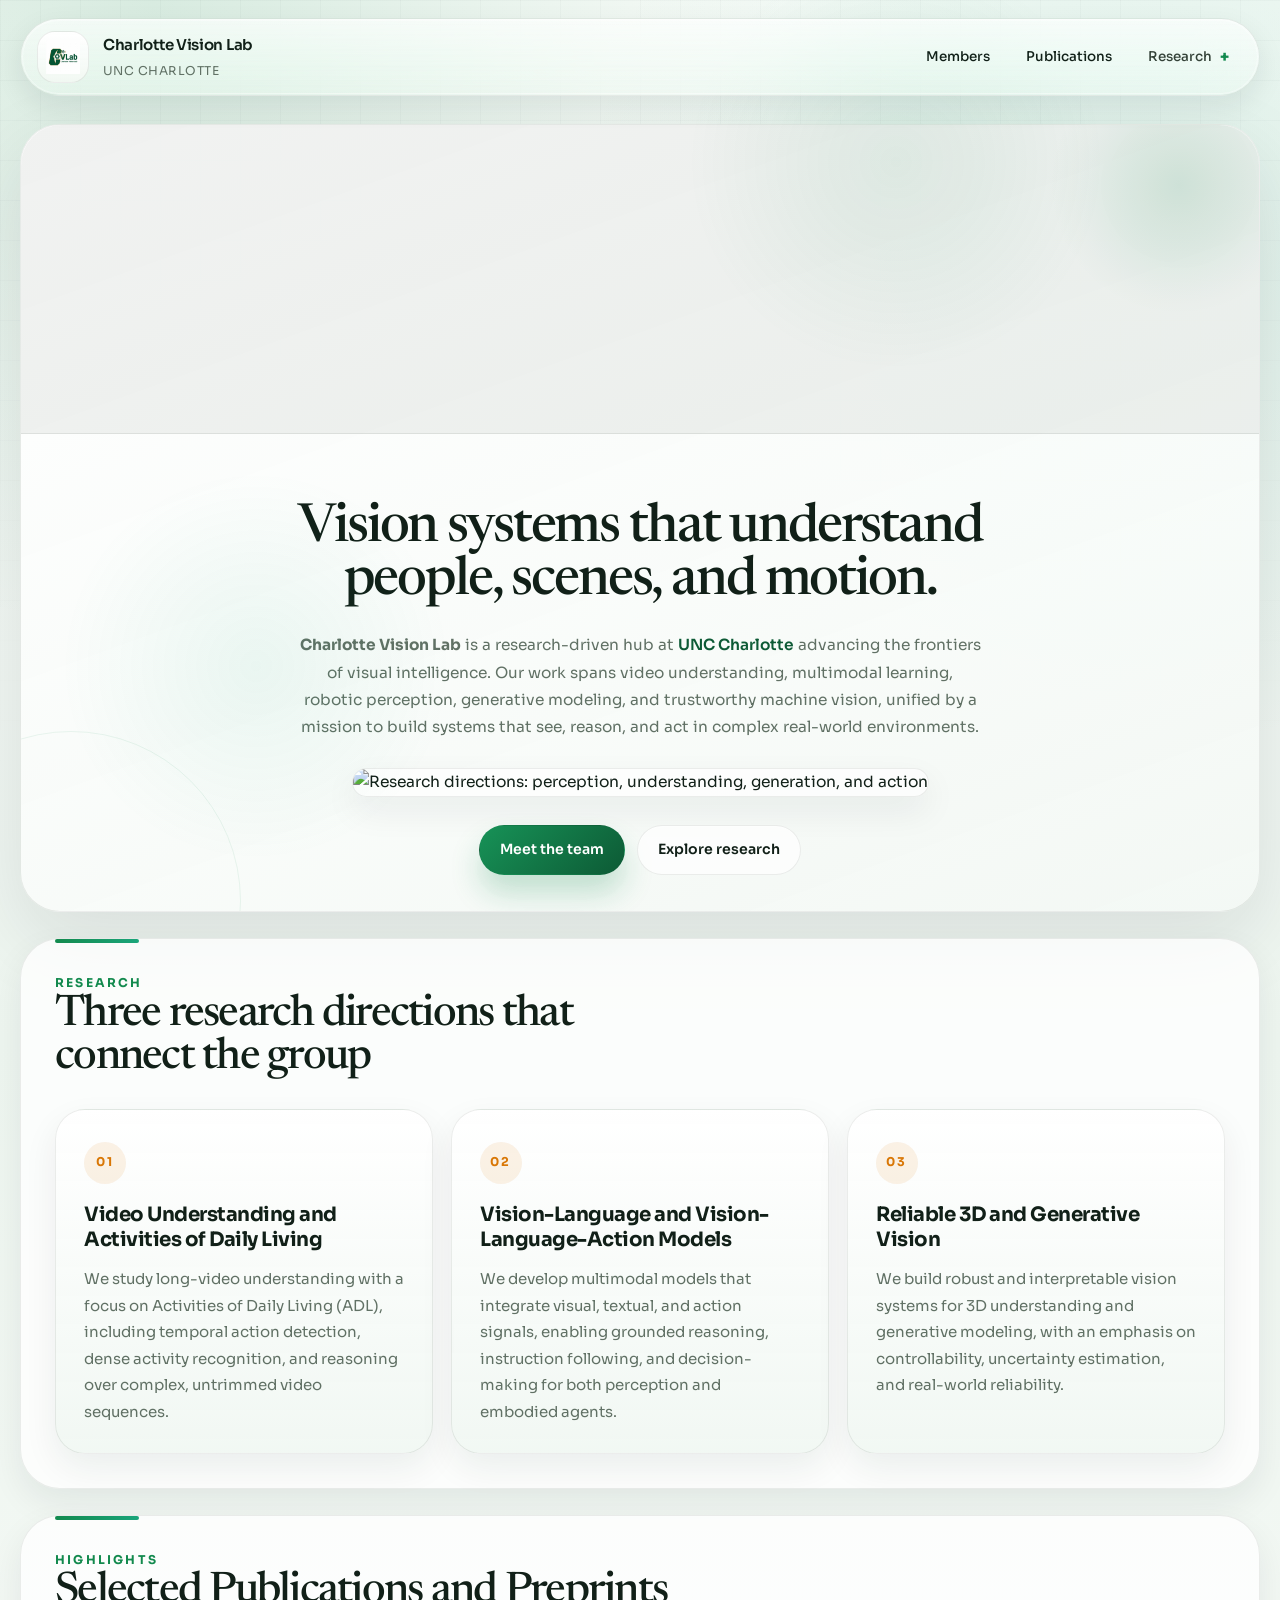
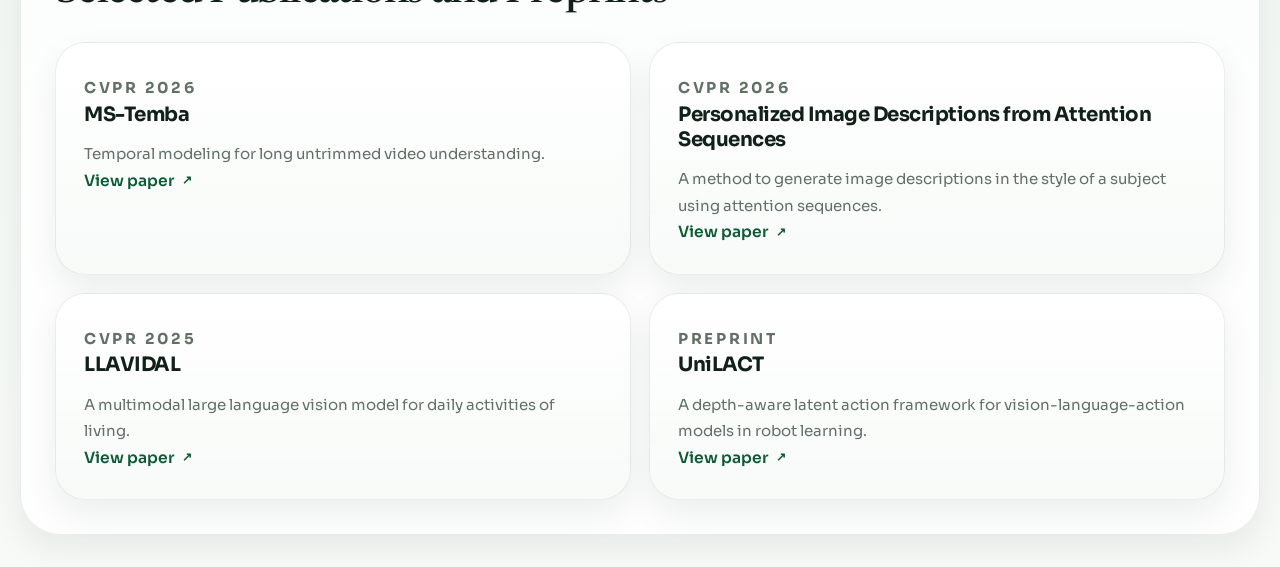
==== index.html @ a4bc5415 "update" ====
<!DOCTYPE html>
<html lang="en">

<head>
  <meta charset="UTF-8" />
  <meta name="viewport" content="width=device-width, initial-scale=1.0" />
  <title>Charlotte Vision Lab | UNC Charlotte</title>
  <meta name="description"
    content="Charlotte Vision Lab is a UNC Charlotte computer vision research group spanning video understanding, vision-language models, robotics, generative modeling, and reliable machine perception." />
  <link rel="preconnect" href="https://fonts.googleapis.com" />
  <link rel="preconnect" href="https://fonts.gstatic.com" crossorigin />
  <link
    href="https://fonts.googleapis.com/css2?family=Newsreader:opsz,wght@6..72,400;6..72,500&family=Sora:wght@400;500;600;700;800&display=swap"
    rel="stylesheet" />
  <link rel="stylesheet" href="./styles.css" />
</head>

<body>
  <div class="page-shell">
    <header class="site-header">
      <a class="brand" href="#top" aria-label="Charlotte Vision Lab home">
        <span class="brand-mark">
          <img src="./images/logo.png" alt="Charlotte Vision Lab logo" />
        </span>
        <span class="brand-copy">
          <strong>Charlotte Vision Lab</strong>
          <span>UNC Charlotte</span>
        </span>
      </a>
      <nav class="site-nav" aria-label="Primary">
        <!-- <a href="#news">News</a> -->
        <a href="./members.html">Members</a>
        <a href="./papers.html">Publications</a>
        <details class="nav-dropdown">
          <summary>Research</summary>
          <div class="nav-dropdown-menu" role="menu" aria-label="Research links">
            <a href="#research">Directions</a>
            <a href="#highlights">Highlights</a>
          </div>
        </details>
      </nav>
    </header>

    <main id="top">
      <section class="hero">
        <div class="hero-video" aria-label="Lab research highlight video">
          <video class="hero-video-media" src="./videos/viscop.mp4" autoplay muted loop playsinline></video>
        </div>
        <div class="hero-copy">
          <div class="hero-head">
            <!-- <p class="eyebrow">Computer Vision at UNC Charlotte</p> -->
            <!-- <div class="hero-badges" aria-label="Research focus areas">
              <span class="data-pill">Reliable Perception</span>
              <span class="data-pill">Vision-Language Systems</span>
              <span class="data-pill">Embodied AI</span>
            </div> -->
          </div>
          <h1>Vision systems that understand people, scenes, and motion.</h1>
          <p class="lead">
            <b>Charlotte Vision Lab</b> is a research-driven hub at
            <a href="https://www.charlotte.edu">UNC Charlotte</a>
            advancing the frontiers of visual intelligence. Our work spans
            video understanding, multimodal learning, robotic perception,
            generative modeling, and trustworthy machine vision, unified by a
            mission to build systems that see, reason, and act in complex
            real-world environments.
          </p>
          <figure class="hero-research-figure">
            <img src="./images/research_dir.png"
              alt="Research directions: perception, understanding, generation, and action" loading="lazy"
              decoding="async" />
          </figure>
          <div class="hero-actions">
            <a class="button button-primary" href="./members.html">Meet the team</a>
            <a class="button button-secondary" href="#research">Explore research</a>
          </div>
          <!-- <div class="hero-metrics" aria-label="Lab snapshot metrics">
            <article class="metric-card">
              <span class="metric-value">2</span>
              <span class="metric-label">Faculty Leads</span>
            </article>
            <article class="metric-card">
              <span class="metric-value">6</span>
              <span class="metric-label">Current Students</span>
            </article>
            <article class="metric-card">
              <span class="metric-value">3</span>
              <span class="metric-label">Core Research Tracks</span>
            </article>
          </div> -->
        </div>
      </section>

      <section class="section" id="research">
        <div class="section-heading">
          <div>
            <p class="eyebrow">Research</p>
            <h2>Three research directions that connect the group</h2>
          </div>
        </div>
        <div class="research-grid">

          <article class="research-card">
            <span class="research-index">01</span>
            <h3>Video Understanding and Activities of Daily Living</h3>
            <p>
              We study long-video understanding with a focus on Activities of Daily Living (ADL),
              including temporal action detection, dense activity recognition, and reasoning over
              complex, untrimmed video sequences.
            </p>
          </article>

          <article class="research-card">
            <span class="research-index">02</span>
            <h3>Vision-Language and Vision-Language-Action Models</h3>
            <p>
              We develop multimodal models that integrate visual, textual, and action signals,
              enabling grounded reasoning, instruction following, and decision-making for both
              perception and embodied agents.
            </p>
          </article>

          <article class="research-card">
            <span class="research-index">03</span>
            <h3>Reliable 3D and Generative Vision</h3>
            <p>
              We build robust and interpretable vision systems for 3D understanding and generative modeling,
              with an emphasis on controllability, uncertainty estimation, and real-world reliability.
            </p>
          </article>

        </div>
      </section>

      <section class="section" id="highlights">
        <div class="section-heading">
          <div>
            <p class="eyebrow">Highlights</p>
            <h2>Selected Publications and Preprints</h2>
          </div>
        </div>
        <div class="work-grid">
          <article class="work-card">
            <p class="feature-kicker">CVPR 2026</p>
            <h3>MS-Temba</h3>
            <p>
              Temporal modeling for long untrimmed video understanding.
            </p>
            <a class="text-link" href="https://arxiv.org/abs/2501.06138">
              View paper
            </a>
          </article>

          <article class="work-card">
            <p class="feature-kicker">CVPR 2026</p>
            <h3>Personalized Image Descriptions from Attention Sequences</h3>
            <p>
              A method to generate image descriptions in the style of a
              subject using attention sequences.
            </p>
            <a class="text-link" href="https://arxiv.org/pdf/2512.06662">
              View paper
            </a>
          </article>

          <article class="work-card">
            <p class="feature-kicker">CVPR 2025</p>
            <h3>LLAVIDAL</h3>
            <p>
              A multimodal large language vision model for daily activities of
              living.
            </p>
            <a class="text-link"
              href="https://openaccess.thecvf.com/content/CVPR2025/html/Reilly_LLAVIDAL_A_Large_LAnguage_VIsion_Model_for_Daily_Activities_of_CVPR_2025_paper.html">
              View paper
            </a>
          </article>

          <article class="work-card">
            <p class="feature-kicker">Preprint</p>
            <h3>UniLACT</h3>
            <p>
              A depth-aware latent action framework for vision-language-action
              models in robot learning.
            </p>
            <a class="text-link" href="https://huggingface.co/papers/2602.20231">
              View paper
            </a>
          </article>
        </div>
      </section>
    </main>
  </div>

  <script src="./script.js"></script>
</body>

</html>
---- styles.css ----
:root {
  --bg: #f3f8f4;
  --bg-soft: #eaf2ec;
  --surface: rgba(255, 255, 255, 0.84);
  --surface-strong: #ffffff;
  --surface-alt: #f7fcf8;
  --ink: #112018;
  --muted: #617165;
  --muted-strong: #344238;
  --line: rgba(17, 32, 24, 0.08);
  --line-strong: rgba(17, 32, 24, 0.15);
  --accent: #138a4e;
  --accent-rgb: 19, 138, 78;
  --accent-deep: #0d5a35;
  --accent-deep-rgb: 13, 90, 53;
  --accent-soft: #e3f4e9;
  --signal: #1aa57a;
  --signal-rgb: 26, 165, 122;
  --signal-soft: rgba(26, 165, 122, 0.12);
  --warm: #d97706;
  --shadow-sm: 0 14px 34px rgba(15, 23, 42, 0.07);
  --shadow-lg: 0 28px 80px rgba(15, 23, 42, 0.1);
  --ease-standard: cubic-bezier(0.22, 1, 0.36, 1);
  --ease-gentle: cubic-bezier(0.2, 0.8, 0.2, 1);
  --duration-fast: 220ms;
  --duration-medium: 380ms;
  --duration-slow: 780ms;
  --radius-xxl: 40px;
  --radius-xl: 32px;
  --radius-lg: 26px;
  --radius-md: 20px;
  --radius-sm: 14px;
  --max-width: 1240px;
}

*,
*::before,
*::after {
  box-sizing: border-box;
}

html {
  scroll-behavior: smooth;
  scroll-padding-top: 120px;
}

body {
  margin: 0;
  min-width: 320px;
  overflow-x: hidden;
  font-family: "Sora", sans-serif;
  font-size: 15.5px;
  line-height: 1.7;
  font-weight: 400;
  color: var(--ink);
  -webkit-font-smoothing: antialiased;
  text-rendering: optimizeLegibility;
  background:
    radial-gradient(circle at 12% 0%, rgba(var(--accent-rgb), 0.14), transparent 26%),
    radial-gradient(circle at 88% 10%, rgba(var(--signal-rgb), 0.12), transparent 24%),
    linear-gradient(180deg, #f8fbf8 0%, #edf5ef 48%, #f7faf7 100%);
}

body::before,
body::after {
  content: "";
  position: fixed;
  inset: 0;
  pointer-events: none;
}

body::before {
  background-image:
    linear-gradient(rgba(15, 23, 42, 0.045) 1px, transparent 1px),
    linear-gradient(90deg, rgba(15, 23, 42, 0.045) 1px, transparent 1px);
  background-size: 40px 40px;
  -webkit-mask-image: linear-gradient(180deg, rgba(0, 0, 0, 0.58), transparent 88%);
  mask-image: linear-gradient(180deg, rgba(0, 0, 0, 0.58), transparent 88%);
}

body::after {
  background:
    radial-gradient(circle at 70% 18%, rgba(var(--accent-rgb), 0.08), transparent 18%),
    radial-gradient(circle at 20% 74%, rgba(var(--signal-rgb), 0.07), transparent 16%);
}

::selection {
  background: rgba(var(--accent-rgb), 0.16);
  color: var(--ink);
}

a,
button,
input,
select {
  transition:
    color var(--duration-medium) var(--ease-standard),
    background-color var(--duration-medium) var(--ease-standard),
    border-color var(--duration-medium) var(--ease-standard),
    box-shadow var(--duration-medium) var(--ease-standard),
    transform var(--duration-medium) var(--ease-standard),
    opacity var(--duration-medium) var(--ease-standard);
}

button,
input,
select {
  font: inherit;
}

.page-shell {
  width: min(calc(100% - 40px), var(--max-width));
  margin: 18px auto 32px;
}

.site-header {
  position: sticky;
  top: 18px;
  z-index: 30;
  display: flex;
  align-items: center;
  justify-content: space-between;
  gap: 18px;
  padding: 12px 16px;
  border: 1px solid var(--line);
  border-radius: 999px;
  background:
    linear-gradient(180deg, rgba(255, 255, 255, 0.66), rgba(245, 250, 246, 0.42));
  box-shadow:
    0 10px 28px rgba(15, 23, 42, 0.08),
    inset 0 1px 0 rgba(255, 255, 255, 0.46);
  -webkit-backdrop-filter: blur(26px) saturate(180%);
  backdrop-filter: blur(26px) saturate(180%);
}

.site-header::before {
  content: "";
  position: absolute;
  inset: 1px;
  border: 1px solid rgba(255, 255, 255, 0.38);
  border-radius: inherit;
  pointer-events: none;
}

.site-header::after {
  content: "";
  position: absolute;
  inset: 0;
  border-radius: inherit;
  background: linear-gradient(180deg, rgba(255, 255, 255, 0.16), rgba(255, 255, 255, 0));
  pointer-events: none;
}

.site-header.has-scrolled {
  background:
    linear-gradient(180deg, rgba(255, 255, 255, 0.8), rgba(242, 248, 243, 0.58));
  border-color: rgba(15, 23, 42, 0.1);
  box-shadow:
    0 16px 36px rgba(15, 23, 42, 0.1),
    inset 0 1px 0 rgba(255, 255, 255, 0.58);
}

.brand {
  position: relative;
  z-index: 1;
  display: inline-flex;
  align-items: center;
  gap: 14px;
  text-decoration: none;
  color: inherit;
}

.brand-mark {
  display: grid;
  place-items: center;
  width: 52px;
  height: 52px;
  padding: 8px;
  border-radius: 18px;
  overflow: hidden;
  border: 1px solid var(--line);
  background:
    linear-gradient(180deg, rgba(255, 255, 255, 0.96), rgba(242, 248, 243, 0.92));
  box-shadow: inset 0 1px 0 rgba(255, 255, 255, 0.7);
}

.brand-mark img,
.avatar-circle img {
  width: 100%;
  height: 100%;
  display: block;
}

.brand-mark img {
  object-fit: contain;
}

.avatar-circle img {
  object-fit: cover;
}

.brand-copy {
  display: grid;
  gap: 4px;
}

.brand-copy strong {
  font-size: 0.94rem;
  font-weight: 600;
  letter-spacing: -0.02em;
}

.brand-copy span {
  color: var(--muted);
  font-size: 0.76rem;
  letter-spacing: 0.04em;
  text-transform: uppercase;
}

.site-nav {
  position: relative;
  z-index: 1;
  display: flex;
  flex-wrap: wrap;
  align-items: center;
  gap: 8px;
}

.site-nav a,
.nav-dropdown summary {
  display: inline-flex;
  align-items: center;
  min-height: 40px;
  padding: 0 14px;
  border-radius: 999px;
  color: var(--muted-strong);
  text-decoration: none;
  font-size: 0.84rem;
  font-weight: 500;
  cursor: pointer;
  list-style: none;
}

.site-nav a:hover,
.nav-dropdown:hover summary,
.nav-dropdown[open] summary {
  color: var(--accent-deep);
  background: rgba(255, 255, 255, 0.48);
  box-shadow:
    0 8px 18px rgba(15, 23, 42, 0.08),
    inset 0 0 0 1px rgba(255, 255, 255, 0.28);
}

.nav-dropdown {
  position: relative;
}

.nav-dropdown summary::-webkit-details-marker {
  display: none;
}

.nav-dropdown summary::after {
  content: "+";
  margin-left: 8px;
  color: var(--accent);
  font-size: 0.96rem;
  font-weight: 800;
}

.nav-dropdown[open] summary::after {
  content: "-";
}

.nav-dropdown-menu {
  position: absolute;
  top: calc(100% + 10px);
  left: 0;
  display: none;
  min-width: 220px;
  padding: 10px;
  border: 1px solid var(--line);
  border-radius: 22px;
  background: rgba(255, 255, 255, 0.84);
  box-shadow: 0 18px 34px rgba(15, 23, 42, 0.08);
  -webkit-backdrop-filter: blur(20px) saturate(170%);
  backdrop-filter: blur(20px) saturate(170%);
}

.nav-dropdown[open] .nav-dropdown-menu {
  display: grid;
  gap: 4px;
}

.nav-dropdown-menu a {
  padding: 12px 14px;
  border-radius: 16px;
  color: var(--muted);
  font-weight: 600;
}

.nav-dropdown-menu a:hover {
  color: var(--accent-deep);
  background: rgba(var(--accent-rgb), 0.12);
}

/* Native asset is ~4:1 (e.g. 1444×360); do not use 16:9 */
.hero-video {
  position: relative;
  grid-column: 1 / -1;
  width: calc(100% + 72px);
  margin: -36px -36px 24px;
  border-radius: var(--radius-xxl) var(--radius-xxl) 0 0;
  overflow: hidden;
  border-bottom: 1px solid var(--line);
  background: rgba(17, 32, 24, 0.06);
  aspect-ratio: 361 / 90;
}

.hero-video-media {
  position: absolute;
  inset: 0;
  width: 100%;
  height: 100%;
  object-fit: contain;
}

.hero {
  position: relative;
  display: grid;
  grid-template-columns: minmax(0, 1fr);
  gap: 24px;
  margin-top: 28px;
  padding: 36px;
  border: 1px solid var(--line);
  border-radius: var(--radius-xxl);
  background:
    linear-gradient(160deg, rgba(255, 255, 255, 0.98), rgba(244, 249, 245, 0.94)),
    linear-gradient(135deg, rgba(var(--accent-rgb), 0.04), rgba(var(--signal-rgb), 0.04));
  box-shadow: var(--shadow-lg);
  overflow: hidden;
}

.hero::before,
.hero::after {
  content: "";
  position: absolute;
  pointer-events: none;
}

.hero::before {
  top: -70px;
  right: -50px;
  width: 260px;
  height: 260px;
  border-radius: 50%;
  background: radial-gradient(circle, rgba(var(--accent-rgb), 0.14), transparent 70%);
  animation: ambient-float 18s var(--ease-gentle) infinite;
}

.hero::after {
  left: -120px;
  bottom: -160px;
  width: 340px;
  height: 340px;
  border-radius: 50%;
  border: 1px solid rgba(var(--accent-rgb), 0.08);
  animation: ambient-float 24s var(--ease-gentle) infinite reverse;
}

.hero-copy {
  position: relative;
  z-index: 1;
  display: flex;
  flex-direction: column;
}

.hero-head {
  display: grid;
  gap: 16px;
}

.hero-badges,
.papers-summary-strip {
  display: flex;
  flex-wrap: wrap;
  gap: 10px;
}

.papers-summary-strip {
  margin-bottom: 18px;
}

.eyebrow,
.feature-kicker,
.person-role,
.panel-eyebrow,
.hero-note-label,
.papers-filter-label,
.research-index {
  margin: 0;
  color: var(--accent);
  font-size: 0.76rem;
  font-weight: 700;
  letter-spacing: 0.18em;
  text-transform: uppercase;
}

.hero h1,
.section-heading h2,
.site-footer h2,
.cta-band h2 {
  margin: 0;
  font-family: "Newsreader", serif;
  font-weight: 500;
  letter-spacing: -0.04em;
  line-height: 1;
}

.hero h1 {
  max-width: min(100%, 22ch);
  margin: 20px auto 0;
  font-size: clamp(2.15rem, 4.2vw, 3.5rem);
  text-align: center;
}

.hero .lead {
  text-align: center;
  margin: 22px auto 0;
}

.hero-research-figure {
  margin: 28px auto 0;
  max-width: min(69ch, 100%);
  padding: 0;
  border-radius: var(--radius-lg);
  overflow: hidden;
  border: 1px solid var(--line);
  background: rgba(255, 255, 255, 0.72);
  box-shadow: var(--shadow-sm);
}

.hero-research-figure img {
  display: block;
  width: 100%;
  height: auto;
}

.lead {
  max-width: 62ch;
  margin: 22px 0 0;
  color: var(--muted);
  font-size: 0.96rem;
  line-height: 1.78;
}

.lead a {
  color: var(--accent-deep);
  font-weight: 600;
  text-decoration: none;
}

.lead a:hover {
  color: var(--accent);
}

.hero-actions {
  display: flex;
  flex-wrap: wrap;
  gap: 12px;
  margin-top: 28px;
  justify-content: center;
}

.button {
  display: inline-flex;
  align-items: center;
  justify-content: center;
  min-height: 50px;
  padding: 0 20px;
  border-radius: 999px;
  border: 1px solid var(--line);
  font-size: 0.88rem;
  font-weight: 600;
  text-decoration: none;
  box-shadow: inset 0 1px 0 rgba(255, 255, 255, 0.4);
}

.button:hover {
  transform: translateY(-2px) scale(1.012);
  box-shadow: 0 14px 28px rgba(15, 23, 42, 0.08);
}

.button-primary {
  background: linear-gradient(135deg, #179257, #0d5a35);
  color: #ffffff;
  border-color: transparent;
  box-shadow: 0 18px 30px rgba(var(--accent-rgb), 0.24);
}

.button-primary:hover {
  box-shadow: 0 22px 34px rgba(var(--accent-rgb), 0.3);
}

.button-secondary {
  background: rgba(255, 255, 255, 0.72);
  color: var(--ink);
}

.button-secondary:hover {
  background: rgba(255, 255, 255, 0.9);
  border-color: rgba(var(--accent-rgb), 0.16);
}

.data-pill,
.publication-chip,
.inline-list li,
.person-tags span {
  display: inline-flex;
  align-items: center;
  min-height: 34px;
  padding: 0 12px;
  border-radius: 999px;
  border: 1px solid rgba(var(--accent-rgb), 0.08);
  background: rgba(255, 255, 255, 0.76);
  color: var(--muted-strong);
  font-size: 0.76rem;
  font-weight: 600;
}

.data-pill {
  background: rgba(255, 255, 255, 0.7);
}

.hero-metrics {
  display: grid;
  grid-template-columns: repeat(3, minmax(0, 1fr));
  gap: 12px;
  margin-top: 30px;
}

.metric-card {
  display: grid;
  gap: 8px;
  min-height: 102px;
  padding: 18px 20px;
  border: 1px solid var(--line);
  border-radius: 26px;
  background:
    linear-gradient(180deg, rgba(255, 255, 255, 0.92), rgba(242, 248, 243, 0.86));
  box-shadow: var(--shadow-sm);
}

.metric-value,
.flow-core strong,
.flow-leaf strong,
.publication-year-head h3 {
  font-family: "Newsreader", serif;
  font-weight: 500;
  letter-spacing: -0.03em;
}

.metric-value {
  font-size: 1.8rem;
  color: var(--accent-deep);
}

.metric-label {
  color: var(--muted);
  font-size: 0.72rem;
  font-weight: 600;
  letter-spacing: 0.16em;
  text-transform: uppercase;
}

.hero-panel {
  display: grid;
  gap: 16px;
  align-content: start;
}

.hero-panel-head {
  display: flex;
  align-items: flex-start;
  justify-content: space-between;
  gap: 14px;
  padding: 20px 22px;
  border: 1px solid var(--line);
  border-radius: 28px;
  background:
    linear-gradient(180deg, rgba(255, 255, 255, 0.92), rgba(245, 250, 246, 0.82));
}

.hero-panel-head h2 {
  margin: 8px 0 0;
  font-family: "Newsreader", serif;
  font-size: 1.28rem;
  font-weight: 500;
  line-height: 1.2;
  letter-spacing: -0.03em;
}

.panel-chip {
  display: inline-flex;
  align-items: center;
  min-height: 34px;
  padding: 0 12px;
  border-radius: 999px;
  background: var(--accent-soft);
  color: var(--accent-deep);
  font-size: 0.74rem;
  font-weight: 600;
}

.hero-figure {
  margin: 0;
  padding: 24px;
  border: 1px solid var(--line);
  border-radius: 32px;
  background:
    linear-gradient(180deg, rgba(255, 255, 255, 0.98), rgba(244, 249, 245, 0.92));
  box-shadow: var(--shadow-sm);
  display: grid;
  gap: 14px;
}

.flow-stage {
  display: grid;
  grid-template-columns: auto 1fr;
  gap: 14px;
  align-items: stretch;
}

.flow-stage-index {
  display: grid;
  place-items: center;
  width: 40px;
  height: 40px;
  border-radius: 50%;
  border: 1px solid rgba(var(--accent-rgb), 0.12);
  background: var(--accent-soft);
  color: var(--accent-deep);
  font-size: 0.76rem;
  font-weight: 800;
  letter-spacing: 0.1em;
}

.flow-core,
.flow-leaf {
  border: 1px solid var(--line);
  border-radius: 24px;
  background: rgba(255, 255, 255, 0.84);
}

.flow-core {
  display: grid;
  gap: 6px;
  align-content: center;
  min-height: 98px;
  padding: 18px 20px;
}

.flow-core strong,
.flow-leaf strong {
  font-size: 1.18rem;
  color: var(--accent-deep);
}

.flow-core span,
.flow-leaf span {
  color: var(--muted);
  font-size: 0.88rem;
  line-height: 1.64;
}

.flow-understanding {
  background:
    linear-gradient(135deg, rgba(var(--accent-rgb), 0.08), rgba(var(--signal-rgb), 0.08)),
    rgba(255, 255, 255, 0.86);
}

.flow-link {
  width: 2px;
  height: 28px;
  margin-left: 19px;
  border-radius: 999px;
  background: linear-gradient(180deg, rgba(var(--accent-rgb), 0.18), rgba(var(--signal-rgb), 0.52));
}

.flow-leaves {
  display: grid;
  grid-template-columns: repeat(2, minmax(0, 1fr));
  gap: 12px;
  padding-left: 54px;
}

.flow-leaf {
  display: grid;
  gap: 8px;
  min-height: 150px;
  padding: 18px;
  background:
    linear-gradient(180deg, rgba(255, 255, 255, 0.92), rgba(242, 248, 243, 0.84));
}

.hero-note-grid {
  display: grid;
  grid-template-columns: repeat(2, minmax(0, 1fr));
  gap: 12px;
}

.hero-note {
  padding: 18px;
  border: 1px solid var(--line);
  border-radius: 24px;
  background: rgba(255, 255, 255, 0.74);
}

.hero-note-label {
  display: inline-block;
  margin-bottom: 10px;
}

.hero-note p,
.section-intro,
.publication-intro p,
.publications-status,
.publication-empty,
.publication-entry p,
.feature-card p,
.faculty-card p,
.research-card p,
.person-card p,
.work-card p,
.cta-band p,
.footer-note {
  margin: 0;
  color: var(--muted);
  font-size: 0.94rem;
  line-height: 1.76;
}

.section,
.cta-band,
.site-footer {
  position: relative;
  margin-top: 26px;
  padding: 34px;
  border: 1px solid var(--line);
  border-radius: var(--radius-xxl);
  background: rgba(255, 255, 255, 0.78);
  box-shadow: var(--shadow-sm);
}

.section::before,
.cta-band::before,
.site-footer::before {
  content: "";
  position: absolute;
  top: 0;
  left: 34px;
  width: 84px;
  height: 4px;
  border-radius: 999px;
  background: linear-gradient(90deg, var(--accent), var(--signal));
}

.section-heading {
  display: grid;
  grid-template-columns: minmax(0, 1fr) minmax(280px, 0.78fr);
  gap: 18px 24px;
  align-items: end;
  margin-bottom: 28px;
}

.section-heading h2,
.site-footer h2,
.cta-band h2 {
  font-size: clamp(1.9rem, 3.4vw, 2.9rem);
}

.section-intro {
  max-width: 48ch;
}

.members-subsection {
  margin-top: 34px;
}

.members-subsection-heading {
  margin-bottom: 24px;
}

.feature-grid,
.faculty-grid,
.research-grid,
.people-grid,
.work-grid,
.sources-grid,
.publications-list,
.publication-year-grid {
  display: grid;
  gap: 18px;
}

.feature-grid,
.faculty-grid {
  grid-template-columns: repeat(2, minmax(0, 1fr));
}

.research-grid {
  grid-template-columns: repeat(3, minmax(0, 1fr));
}

.people-grid {
  grid-template-columns: repeat(3, minmax(0, 1fr));
}

.work-grid,
.sources-grid,
.publication-year-grid {
  grid-template-columns: repeat(2, minmax(0, 1fr));
}

.feature-card,
.faculty-card,
.research-card,
.person-card,
.work-card,
.publications-status,
.publication-year,
.publication-column {
  position: relative;
  border: 1px solid var(--line);
  border-radius: 30px;
  background:
    linear-gradient(180deg, rgba(255, 255, 255, 0.94), rgba(246, 250, 247, 0.86));
  box-shadow: var(--shadow-sm);
}

.feature-card,
.faculty-card,
.person-card,
.work-card,
.research-card {
  padding: 32px 28px 28px;
  overflow: hidden;
}

.feature-card:hover,
.faculty-card:hover,
.research-card:hover,
.person-card:hover,
.work-card:hover,
.sources-grid a:hover,
.publication-entry:hover {
  transform: translateY(-5px);
  border-color: rgba(var(--accent-rgb), 0.16);
  box-shadow: 0 26px 42px rgba(15, 23, 42, 0.12);
}

.profile-head {
  display: flex;
  align-items: center;
  gap: 16px;
  margin-bottom: 18px;
}

.profile-head h3,
.profile-head .feature-kicker,
.profile-head .person-role {
  margin-left: 0;
}

.avatar-circle {
  flex: 0 0 86px;
  width: 86px;
  height: 86px;
  border-radius: 28px;
  overflow: hidden;
  display: grid;
  place-items: center;
  border: 1px solid var(--line);
  background:
    linear-gradient(135deg, rgba(var(--accent-rgb), 0.14), rgba(var(--signal-rgb), 0.14));
  color: var(--accent-deep);
  font-size: 1.2rem;
  font-weight: 800;
  letter-spacing: 0.06em;
}

.avatar-faculty {
  width: 98px;
  height: 98px;
  flex-basis: 98px;
}

.feature-card h3,
.faculty-card h3,
.research-card h3,
.person-card h3,
.work-card h3 {
  margin: 0 0 14px;
  font-size: 1.24rem;
  line-height: 1.28;
  letter-spacing: -0.025em;
}

.inline-list,
.person-tags {
  display: flex;
  flex-wrap: wrap;
  gap: 10px;
  margin: 18px 0 0;
  padding: 0;
  list-style: none;
}

.source-links {
  display: flex;
  flex-wrap: wrap;
  gap: 10px;
  margin-top: 18px;
}

.site-nav a,
.source-links a,
.sources-grid a,
.text-link {
  color: inherit;
  text-decoration: none;
}

.source-links a,
.sources-grid a {
  display: inline-flex;
  align-items: center;
  gap: 8px;
  min-height: 40px;
  padding: 0 12px;
  border: 1px solid var(--line);
  border-radius: 999px;
  background: rgba(255, 255, 255, 0.72);
  color: var(--accent-deep);
  font-size: 0.84rem;
  font-weight: 600;
}

.source-links a::after,
.text-link::after {
  content: "↗";
  font-size: 0.78rem;
}

.source-links a:hover,
.sources-grid a:hover {
  color: var(--accent-deep);
  background: var(--accent-soft);
  border-color: rgba(var(--accent-rgb), 0.18);
  box-shadow: 0 12px 24px rgba(15, 23, 42, 0.08);
  transform: translateY(-2px);
}

.text-link {
  display: inline-flex;
  align-items: center;
  gap: 8px;
  color: var(--accent-deep);
  font-weight: 600;
}

.text-link:hover {
  color: var(--accent);
  transform: translateX(2px);
}

.research-card {
  background:
    linear-gradient(180deg, rgba(255, 255, 255, 0.95), rgba(240, 247, 242, 0.9));
}

.research-index {
  display: inline-grid;
  place-items: center;
  width: 42px;
  height: 42px;
  margin-bottom: 18px;
  border-radius: 50%;
  background: rgba(217, 119, 6, 0.1);
  color: var(--warm);
}

.person-card-muted {
  background:
    linear-gradient(180deg, rgba(251, 253, 251, 0.94), rgba(243, 248, 244, 0.9));
  border-style: dashed;
}

.work-card-featured {
  background:
    linear-gradient(150deg, #0d5a35, #16804c),
    rgba(255, 255, 255, 0.86);
}

.work-card-featured .feature-kicker,
.work-card-featured h3,
.work-card-featured p {
  color: #ffffff;
}

.work-card-featured .text-link {
  color: #ffffff;
}

.work-card-featured .text-link:hover {
  color: #dcf7e7;
}

.publication-intro {
  display: grid;
  gap: 18px;
  margin-bottom: 22px;
}

.papers-filter-shell {
  display: grid;
  gap: 14px;
  padding: 20px;
  margin-bottom: 18px;
  border: 1px solid var(--line);
  border-radius: 30px;
  background:
    linear-gradient(180deg, rgba(255, 255, 255, 0.92), rgba(244, 249, 245, 0.86));
  box-shadow: var(--shadow-sm);
}

.papers-filter-title {
  margin: 0;
  font-size: 0.94rem;
  font-weight: 600;
  letter-spacing: -0.02em;
}

.papers-filter-grid {
  display: grid;
  grid-template-columns: minmax(260px, 1.15fr) repeat(auto-fit, minmax(160px, 1fr));
  gap: 12px;
  align-items: end;
}

.papers-filter-field {
  display: grid;
  gap: 8px;
}

.papers-filter-field input,
.papers-filter-field select,
.publication-search input {
  width: 100%;
  min-height: 46px;
  padding: 0 14px;
  border: 1px solid var(--line);
  border-radius: 16px;
  background:
    linear-gradient(180deg, rgba(255, 255, 255, 0.94), rgba(243, 248, 244, 0.86));
  color: var(--ink);
  outline: none;
  box-shadow:
    inset 0 1px 0 rgba(255, 255, 255, 0.55),
    0 1px 2px rgba(17, 32, 24, 0.03);
}

.papers-filter-field input:hover,
.papers-filter-field select:hover,
.publication-search input:hover {
  border-color: rgba(var(--accent-rgb), 0.18);
  box-shadow:
    inset 0 1px 0 rgba(255, 255, 255, 0.62),
    0 10px 20px rgba(17, 32, 24, 0.05);
}

.papers-filter-field select {
  appearance: none;
  -webkit-appearance: none;
  -moz-appearance: none;
  cursor: pointer;
  padding-right: 42px;
  background-image:
    linear-gradient(180deg, rgba(255, 255, 255, 0.94), rgba(243, 248, 244, 0.86)),
    url("data:image/svg+xml,%3Csvg xmlns='http://www.w3.org/2000/svg' width='16' height='16' viewBox='0 0 16 16' fill='none'%3E%3Cpath d='M4 6.5L8 10L12 6.5' stroke='%230d5a35' stroke-width='1.7' stroke-linecap='round' stroke-linejoin='round'/%3E%3C/svg%3E");
  background-repeat: no-repeat, no-repeat;
  background-position: 0 0, right 14px center;
  background-size: auto, 16px 16px;
}

.papers-filter-field select option {
  color: var(--ink);
  background: var(--surface-strong);
}

@supports not ((backdrop-filter: blur(1px)) or (-webkit-backdrop-filter: blur(1px))) {
  .site-header {
    background: rgba(248, 252, 249, 0.96);
    box-shadow: 0 12px 28px rgba(15, 23, 42, 0.1);
  }

  .site-header.has-scrolled {
    background: rgba(246, 250, 247, 0.98);
  }

  .nav-dropdown-menu {
    background: rgba(249, 252, 250, 0.98);
    box-shadow: 0 16px 30px rgba(15, 23, 42, 0.1);
  }
}

@supports not ((mask-image: linear-gradient(black, transparent)) or (-webkit-mask-image: linear-gradient(black, transparent))) {
  body::before {
    opacity: 0.22;
    -webkit-mask-image: none;
    mask-image: none;
  }
}

.papers-filter-field input:focus,
.papers-filter-field select:focus,
.publication-search input:focus {
  border-color: rgba(var(--accent-rgb), 0.34);
  box-shadow: 0 0 0 4px rgba(var(--accent-rgb), 0.1);
}

.papers-filter-field-actions {
  grid-column: 1 / -1;
  display: flex;
  align-items: center;
  justify-content: flex-end;
  gap: 10px;
}

.papers-filter-reset,
.publication-toggle,
.papers-pager-button {
  min-height: 42px;
  padding: 0 14px;
  border: 1px solid var(--line);
  border-radius: 999px;
  background: rgba(255, 255, 255, 0.84);
  color: var(--muted-strong);
  font-size: 0.84rem;
  font-weight: 600;
  cursor: pointer;
}

.papers-filter-reset:hover,
.publication-toggle:hover,
.papers-pager-button:hover:enabled {
  color: var(--accent-deep);
  background: var(--accent-soft);
  border-color: rgba(var(--accent-rgb), 0.18);
  box-shadow: 0 12px 20px rgba(15, 23, 42, 0.08);
  transform: translateY(-1px);
}

.papers-filter-count,
.publication-summary {
  display: flex;
  justify-content: flex-end;
}

.papers-pager {
  display: flex;
  align-items: center;
  justify-content: center;
  gap: 12px;
  margin-top: 18px;
  padding-top: 16px;
  border-top: 1px solid var(--line);
}

.papers-pager-button:disabled {
  opacity: 0.5;
  cursor: not-allowed;
}

.papers-pager-info {
  min-width: 220px;
  color: var(--muted);
  font-size: 0.88rem;
  font-weight: 500;
  text-align: center;
}

.publication-controls {
  display: grid;
  grid-template-columns: minmax(220px, 1fr) auto;
  gap: 12px;
  align-items: center;
}

.publication-toggles {
  display: inline-flex;
  flex-wrap: wrap;
  gap: 10px;
  justify-content: flex-end;
  grid-column: 1 / -1;
}

.publication-toggle.is-active {
  background: var(--accent-soft);
  color: var(--accent-deep);
  border-color: rgba(var(--accent-rgb), 0.18);
}

.publications-status,
.publication-empty {
  padding: 22px;
}

.publication-year {
  padding: 24px;
}

.publication-year-head {
  display: flex;
  align-items: baseline;
  justify-content: space-between;
  gap: 14px;
  margin-bottom: 18px;
}

.publication-year-head h3 {
  margin: 0;
  font-size: 1.9rem;
  color: var(--accent-deep);
}

.publication-column {
  padding: 18px;
}

.publication-column h4 {
  margin: 0 0 14px;
  color: var(--accent);
  font-size: 0.86rem;
  font-weight: 700;
  letter-spacing: 0.16em;
  text-transform: uppercase;
}

.publication-stack {
  display: grid;
  gap: 14px;
}

.publication-entry {
  padding: 18px;
  border: 1px solid var(--line);
  border-radius: 24px;
  background: rgba(255, 255, 255, 0.88);
  box-shadow: var(--shadow-sm);
}

.publication-entry h5 {
  margin: 0 0 10px;
  font-size: 0.96rem;
  line-height: 1.45;
  letter-spacing: -0.02em;
}

.publication-meta {
  display: flex;
  flex-wrap: wrap;
  gap: 10px;
  margin-bottom: 12px;
}

.publication-chip {
  background: var(--accent-soft);
  color: var(--accent-deep);
}

.publication-abstract {
  margin-top: 14px;
  padding-top: 12px;
  border-top: 1px solid var(--line);
}

.publication-abstract-toggle {
  display: inline-flex;
  align-items: center;
  gap: 8px;
  padding: 0;
  border: 0;
  background: transparent;
  color: var(--accent);
  font-size: 0.84rem;
  font-weight: 600;
  cursor: pointer;
}

.publication-abstract-toggle::after {
  content: "+";
  font-size: 0.94rem;
}

.publication-abstract-toggle[aria-expanded="true"]::after {
  content: "-";
}

.publication-abstract-text {
  margin-top: 10px;
  color: var(--muted);
  font-size: 0.92rem;
  line-height: 1.72;
}

.sources-grid {
  margin-top: 22px;
}

.sources-grid a {
  min-height: 62px;
  justify-content: space-between;
  padding: 12px 16px;
  border-radius: 22px;
}

.cta-band {
  display: grid;
  grid-template-columns: 1.2fr 1fr auto;
  align-items: end;
  gap: 24px;
}

.site-footer {
  margin-bottom: 36px;
}

.footer-note {
  margin-top: 22px;
  font-size: 0.95rem;
}

.site-header,
.hero,
.section,
.cta-band,
.site-footer,
.metric-card,
.hero-panel-head,
.hero-figure,
.hero-note,
.feature-card,
.faculty-card,
.research-card,
.person-card,
.work-card,
.publications-status,
.publication-year,
.publication-column,
.publication-entry,
.source-links a,
.sources-grid a {
  transition:
    background-color var(--duration-medium) var(--ease-standard),
    border-color var(--duration-medium) var(--ease-standard),
    box-shadow var(--duration-medium) var(--ease-standard),
    transform var(--duration-medium) var(--ease-standard),
    opacity var(--duration-medium) var(--ease-standard);
}

.reveal-on-scroll {
  opacity: 0;
  transform: translate3d(0, 18px, 0);
  transition-delay: var(--reveal-delay, 0ms);
  will-change: transform, opacity;
}

.reveal-on-scroll.is-visible {
  opacity: 1;
  transform: translate3d(0, 0, 0);
}

.hero.reveal-on-scroll {
  transform: translate3d(0, 24px, 0) scale(0.992);
}

.hero.reveal-on-scroll.is-visible {
  transform: translate3d(0, 0, 0) scale(1);
}

@keyframes ambient-float {

  0%,
  100% {
    transform: translate3d(0, 0, 0);
  }

  50% {
    transform: translate3d(0, -10px, 0);
  }
}

code {
  padding: 0.16em 0.42em;
  border-radius: 10px;
  background: rgba(var(--accent-rgb), 0.08);
  font-family: ui-monospace, SFMono-Regular, Menlo, Consolas, monospace;
  font-size: 0.92em;
}

.sr-only {
  position: absolute;
  width: 1px;
  height: 1px;
  padding: 0;
  margin: -1px;
  overflow: hidden;
  clip: rect(0, 0, 0, 0);
  white-space: nowrap;
  border: 0;
}

@media (max-width: 1120px) {

  .hero,
  .section-heading {
    grid-template-columns: 1fr;
  }

  .feature-grid,
  .faculty-grid {
    grid-template-columns: 1fr;
  }

  .research-grid,
  .people-grid,
  .work-grid,
  .sources-grid,
  .publication-year-grid {
    grid-template-columns: repeat(2, minmax(0, 1fr));
  }
}

@media (max-width: 820px) {
  .page-shell {
    width: min(calc(100% - 20px), var(--max-width));
    margin: 12px auto 24px;
  }

  .site-header {
    position: static;
    align-items: flex-start;
    border-radius: 32px;
    padding: 16px;
  }

  .site-nav {
    display: none;
  }

  .hero,
  .section,
  .cta-band,
  .site-footer {
    padding: 24px;
    border-radius: 32px;
  }

  .hero-video {
    width: calc(100% + 48px);
    margin: -24px -24px 20px;
    border-radius: 32px 32px 0 0;
  }

  .hero-metrics,
  .hero-note-grid,
  .research-grid,
  .people-grid,
  .work-grid,
  .sources-grid,
  .publication-year-grid,
  .flow-leaves,
  .cta-band {
    grid-template-columns: 1fr;
  }

  .flow-stage {
    grid-template-columns: 1fr;
  }

  .flow-link {
    margin-left: 16px;
    height: 24px;
  }

  .flow-leaves {
    padding-left: 0;
  }

  .hero-panel-head {
    flex-direction: column;
  }

  .papers-filter-grid,
  .publication-controls {
    grid-template-columns: 1fr;
    align-items: stretch;
  }

  .papers-filter-field-actions,
  .publication-summary,
  .publication-toggles {
    justify-content: flex-start;
  }

  .papers-pager {
    flex-direction: column;
  }

  .profile-head {
    align-items: flex-start;
  }

  .avatar-circle {
    width: 78px;
    height: 78px;
    flex-basis: 78px;
    border-radius: 24px;
  }

  .avatar-faculty {
    width: 88px;
    height: 88px;
    flex-basis: 88px;
  }

  .hero h1,
  .section-heading h2,
  .site-footer h2,
  .cta-band h2 {
    line-height: 1;
  }

  .hero h1 {
    max-width: none;
    font-size: clamp(2rem, 9vw, 3rem);
  }
}

@media (max-width: 560px) {
  .site-header {
    gap: 14px;
  }

  .brand {
    align-items: flex-start;
  }

  .brand-copy strong {
    font-size: 0.92rem;
  }

  .hero-actions {
    flex-direction: column;
    align-items: stretch;
  }

  .button,
  .papers-pager-button {
    width: 100%;
  }

  .source-links a,
  .sources-grid a {
    width: 100%;
    justify-content: space-between;
  }

  .feature-card,
  .faculty-card,
  .person-card,
  .work-card,
  .research-card,
  .publication-year,
  .publication-entry {
    border-radius: 24px;
  }
}

@media (prefers-reduced-motion: reduce) {
  html {
    scroll-behavior: auto;
  }

  *,
  *::before,
  *::after {
    animation: none !important;
    transition-duration: 0.01ms !important;
    transition-delay: 0ms !important;
  }

  .reveal-on-scroll {
    opacity: 1;
    transform: none;
  }
}
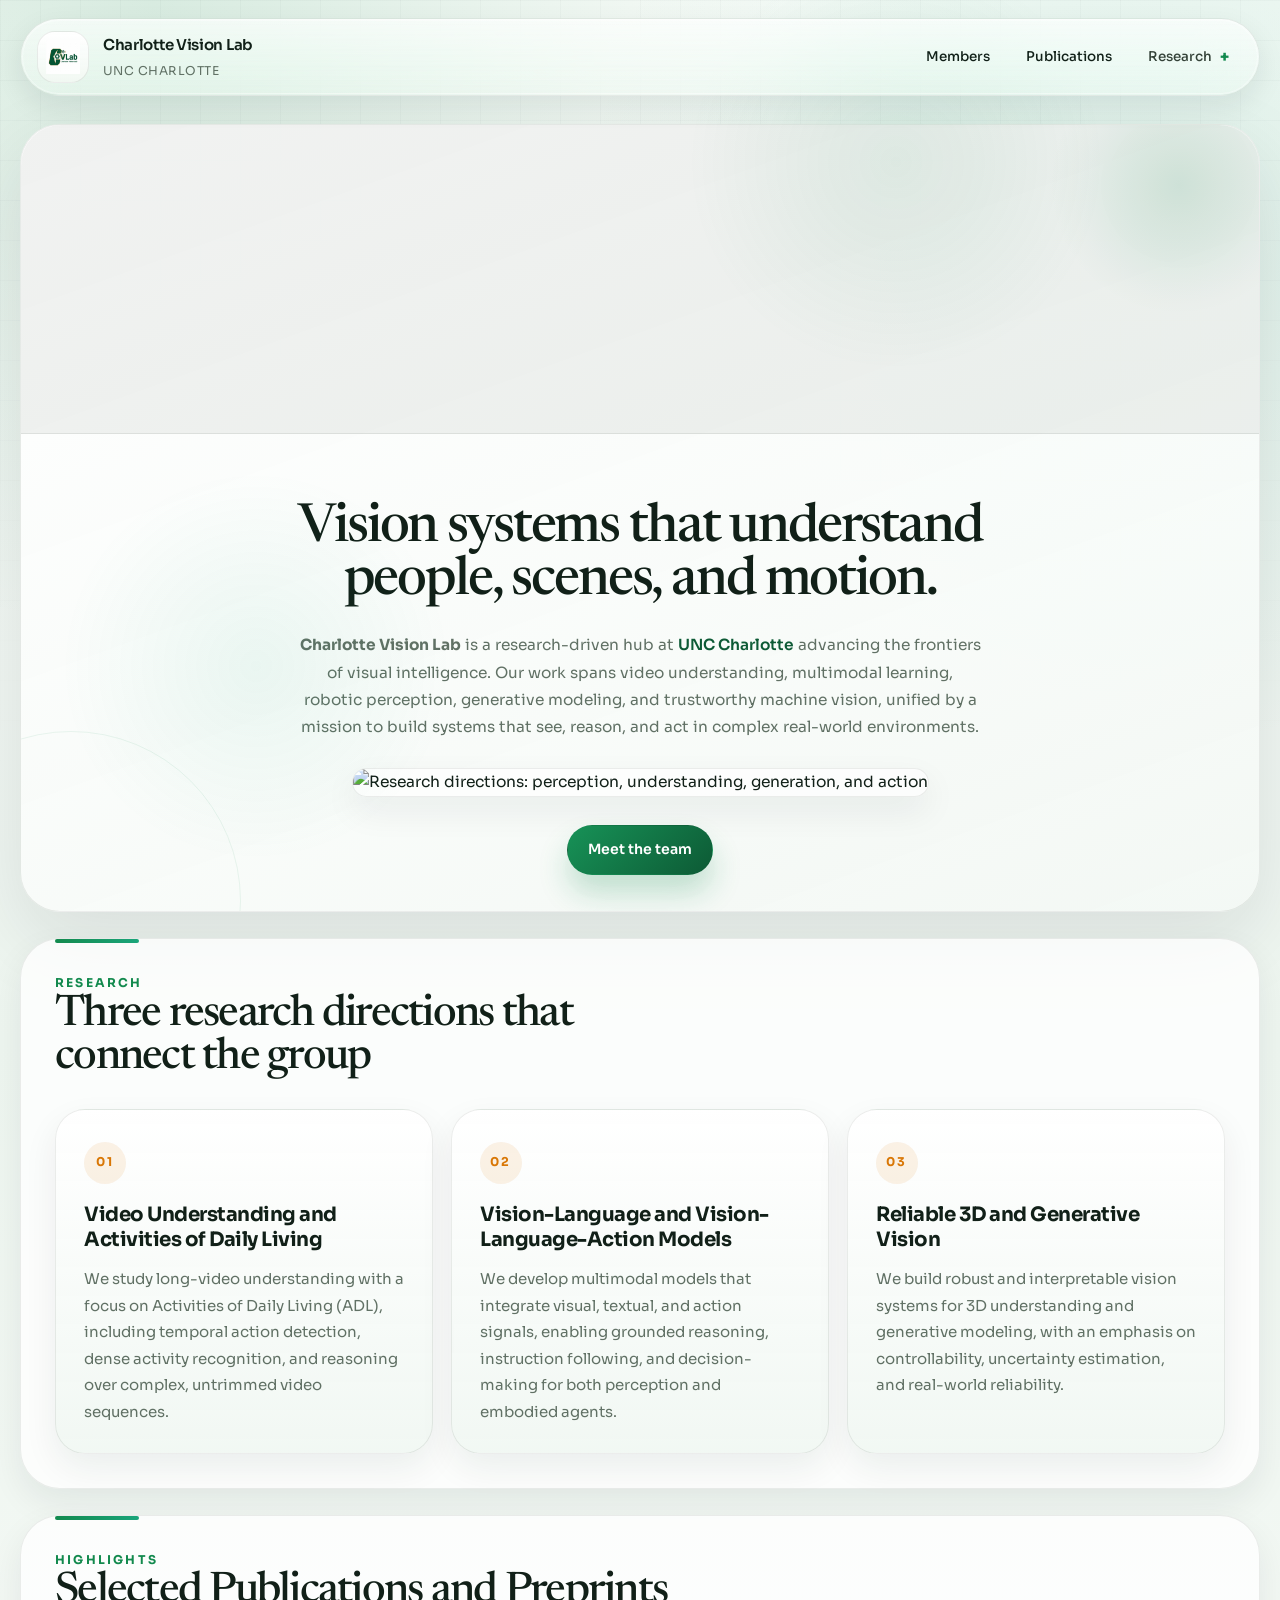
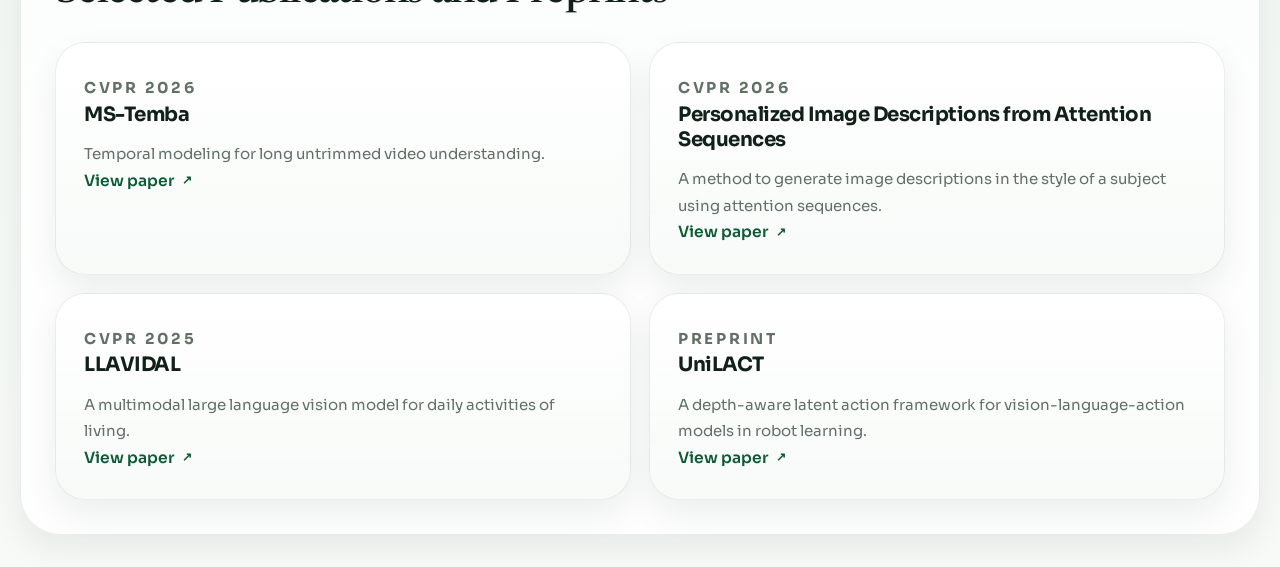
==== commit b278ef44: "update" ====
--- a/index.html
+++ b/index.html
@@ -72,7 +72,7 @@
           </figure>
           <div class="hero-actions">
             <a class="button button-primary" href="./members.html">Meet the team</a>
-            <a class="button button-secondary" href="#research">Explore research</a>
+            <!-- <a class="button button-secondary" href="#research">Explore research</a> -->
           </div>
           <!-- <div class="hero-metrics" aria-label="Lab snapshot metrics">
             <article class="metric-card">
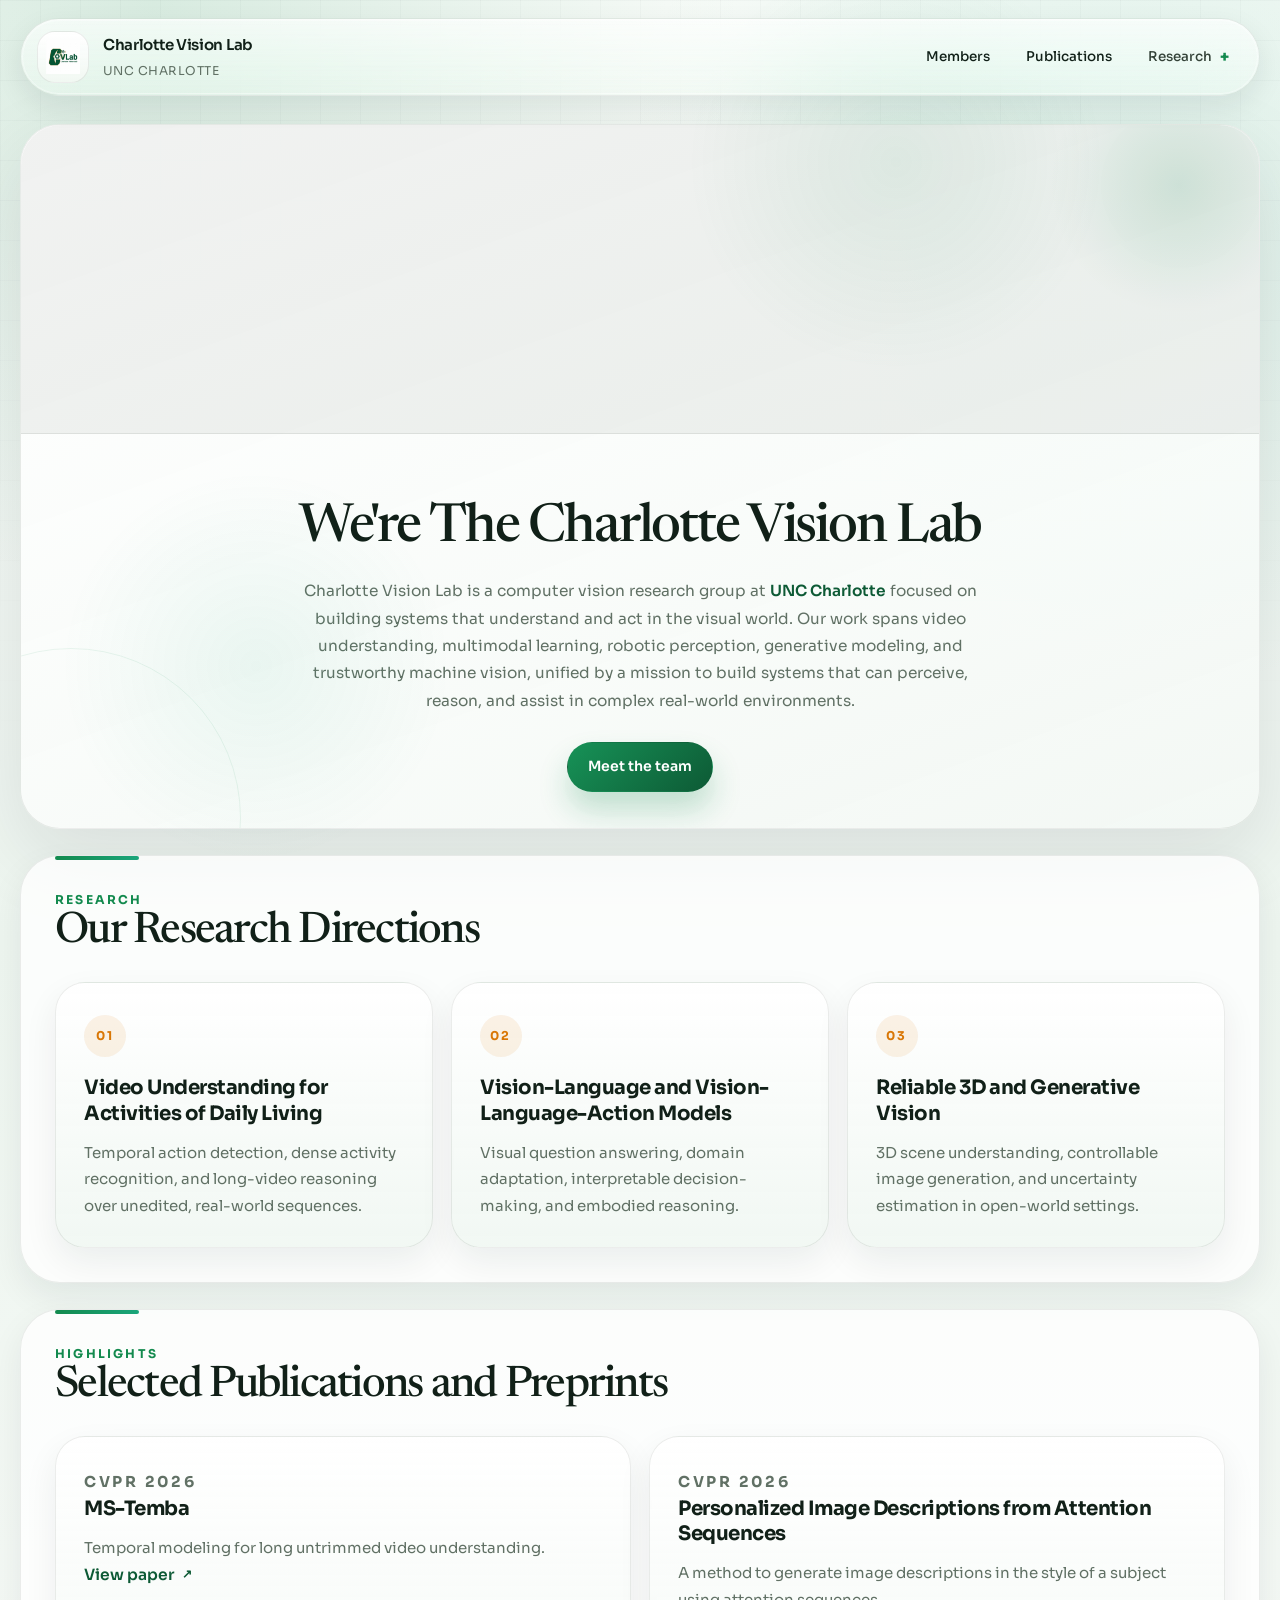
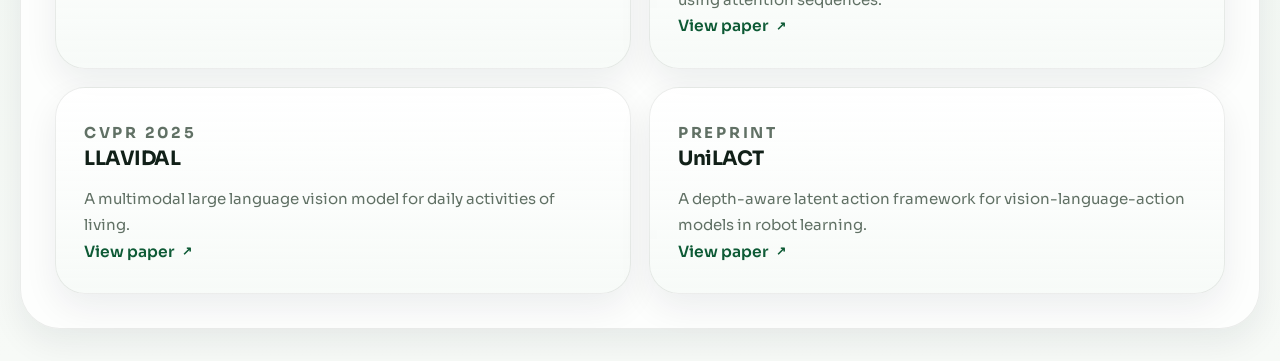
==== commit 21698d90: "Simplify homepage design and text, remove student bios" ====
--- a/index.html
+++ b/index.html
@@ -55,21 +55,14 @@
               <span class="data-pill">Embodied AI</span>
             </div> -->
           </div>
-          <h1>Vision systems that understand people, scenes, and motion.</h1>
+          <h1>We're The Charlotte Vision Lab</h1>
           <p class="lead">
-            <b>Charlotte Vision Lab</b> is a research-driven hub at
-            <a href="https://www.charlotte.edu">UNC Charlotte</a>
-            advancing the frontiers of visual intelligence. Our work spans
+            Charlotte Vision Lab is a computer vision research group at <a href="https://www.charlotte.edu">UNC Charlotte</a> focused on building systems that understand and act in the visual world. Our work spans
             video understanding, multimodal learning, robotic perception,
             generative modeling, and trustworthy machine vision, unified by a
-            mission to build systems that see, reason, and act in complex
+            mission to build systems that can perceive, reason, and assist in complex
             real-world environments.
           </p>
-          <figure class="hero-research-figure">
-            <img src="./images/research_dir.png"
-              alt="Research directions: perception, understanding, generation, and action" loading="lazy"
-              decoding="async" />
-          </figure>
           <div class="hero-actions">
             <a class="button button-primary" href="./members.html">Meet the team</a>
             <!-- <a class="button button-secondary" href="#research">Explore research</a> -->
@@ -95,18 +88,16 @@
         <div class="section-heading">
           <div>
             <p class="eyebrow">Research</p>
-            <h2>Three research directions that connect the group</h2>
+            <h2>Our Research Directions</h2>
           </div>
         </div>
         <div class="research-grid">
 
           <article class="research-card">
             <span class="research-index">01</span>
-            <h3>Video Understanding and Activities of Daily Living</h3>
+            <h3>Video Understanding for Activities of Daily Living</h3>
             <p>
-              We study long-video understanding with a focus on Activities of Daily Living (ADL),
-              including temporal action detection, dense activity recognition, and reasoning over
-              complex, untrimmed video sequences.
+              Temporal action detection, dense activity recognition, and long-video reasoning over unedited, real-world sequences.
             </p>
           </article>
 
@@ -114,9 +105,7 @@
             <span class="research-index">02</span>
             <h3>Vision-Language and Vision-Language-Action Models</h3>
             <p>
-              We develop multimodal models that integrate visual, textual, and action signals,
-              enabling grounded reasoning, instruction following, and decision-making for both
-              perception and embodied agents.
+              Visual question answering, domain adaptation, interpretable decision-making, and embodied reasoning.
             </p>
           </article>
 
@@ -124,8 +113,7 @@
             <span class="research-index">03</span>
             <h3>Reliable 3D and Generative Vision</h3>
             <p>
-              We build robust and interpretable vision systems for 3D understanding and generative modeling,
-              with an emphasis on controllability, uncertainty estimation, and real-world reliability.
+              3D scene understanding, controllable image generation, and uncertainty estimation in open-world settings.
             </p>
           </article>
 
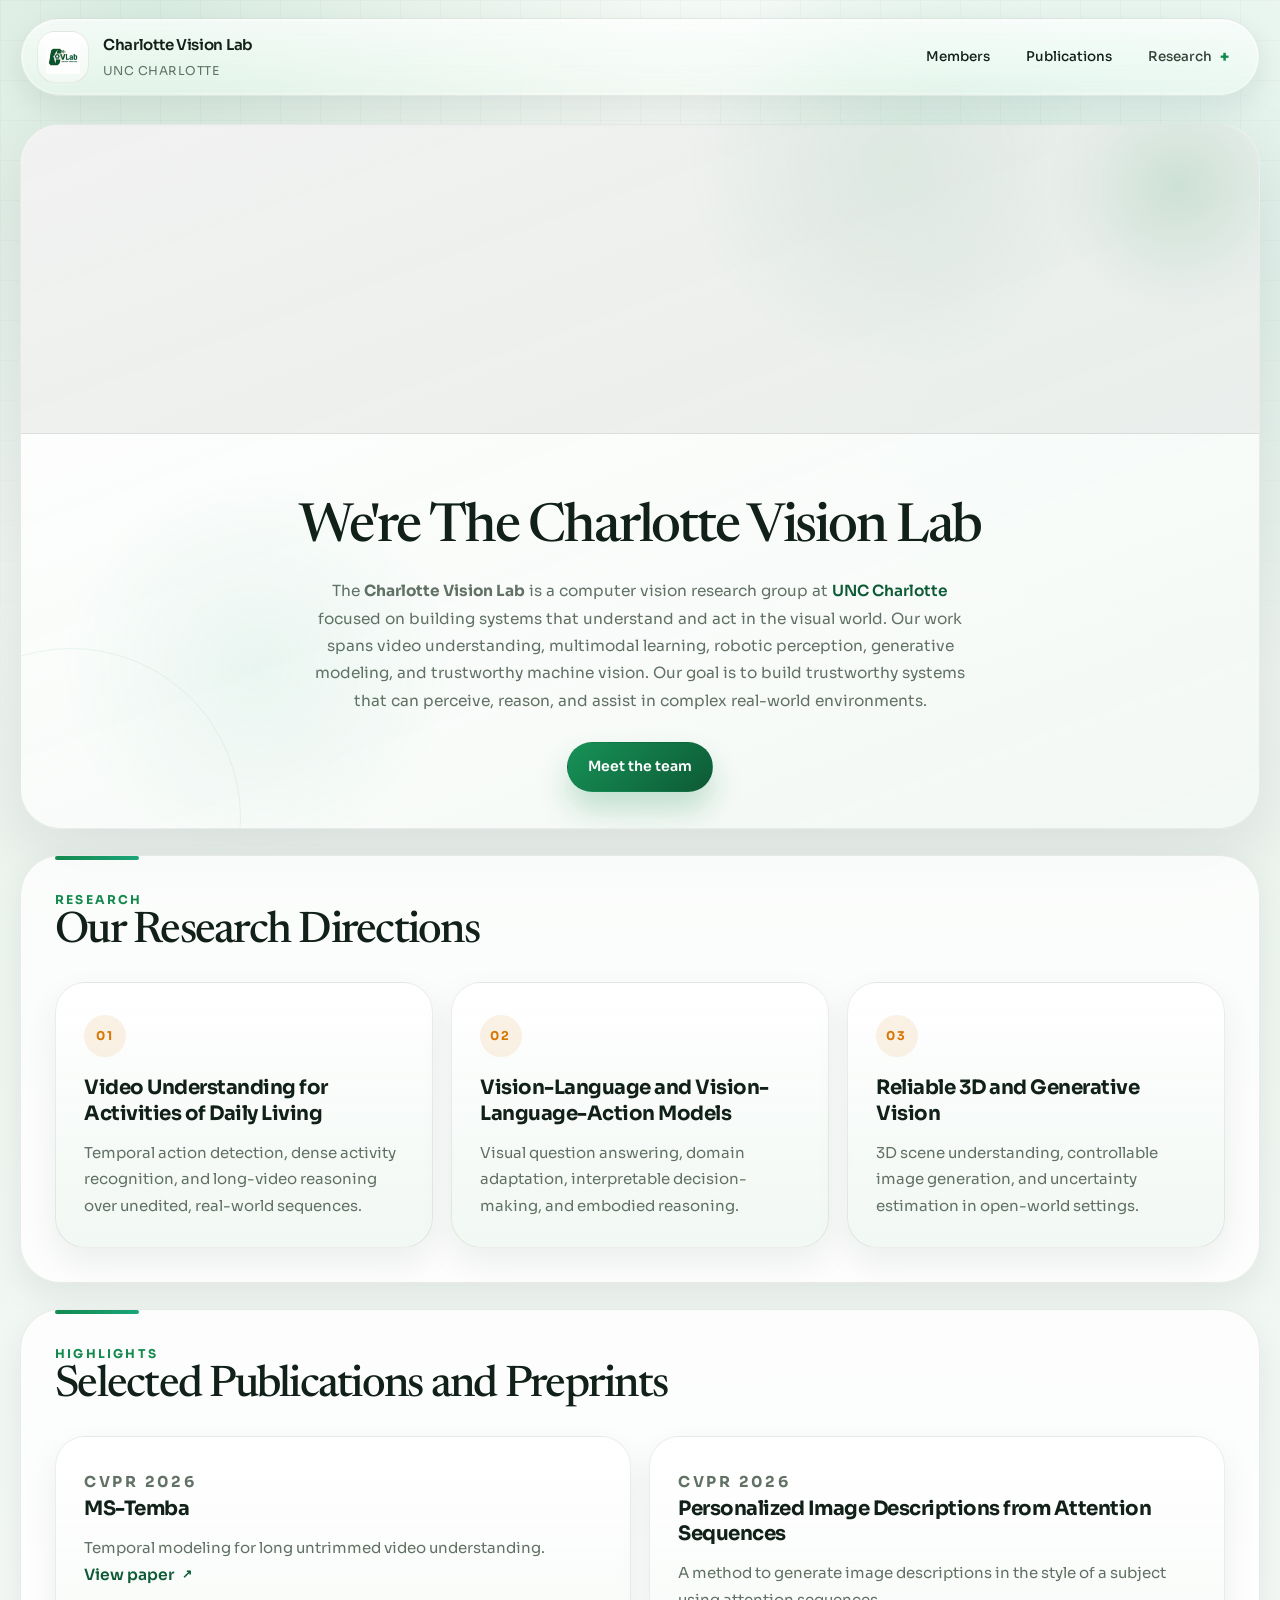
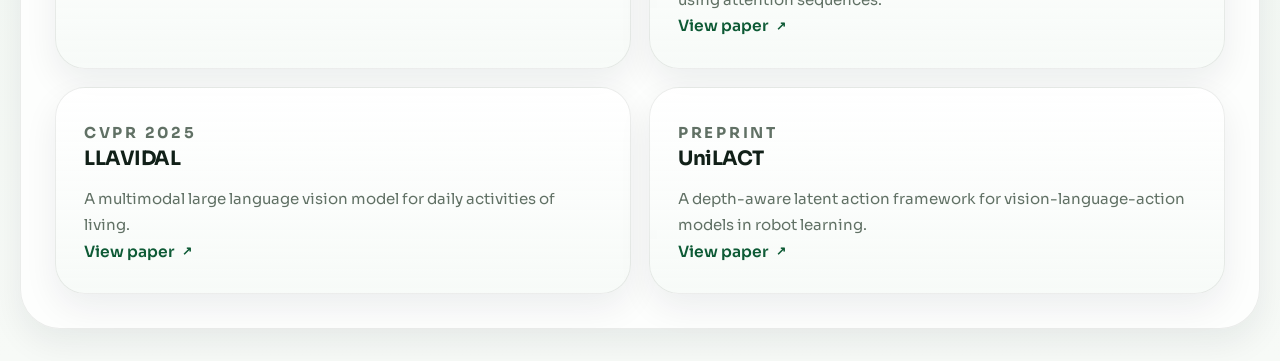
==== commit 88d28413: "Fix formatting" ====
--- a/index.html
+++ b/index.html
@@ -57,11 +57,8 @@
           </div>
           <h1>We're The Charlotte Vision Lab</h1>
           <p class="lead">
-            Charlotte Vision Lab is a computer vision research group at <a href="https://www.charlotte.edu">UNC Charlotte</a> focused on building systems that understand and act in the visual world. Our work spans
-            video understanding, multimodal learning, robotic perception,
-            generative modeling, and trustworthy machine vision, unified by a
-            mission to build systems that can perceive, reason, and assist in complex
-            real-world environments.
+            The <b>Charlotte Vision Lab</b> is a computer vision research group at <a href="https://www.charlotte.edu">UNC Charlotte</a> focused on building systems that understand and act in the visual world.
+            Our work spans video understanding, multimodal learning, robotic perception, generative modeling, and trustworthy machine vision. Our goal is to build trustworthy systems that can perceive, reason, and assist in complex real-world environments.
           </p>
           <div class="hero-actions">
             <a class="button button-primary" href="./members.html">Meet the team</a>
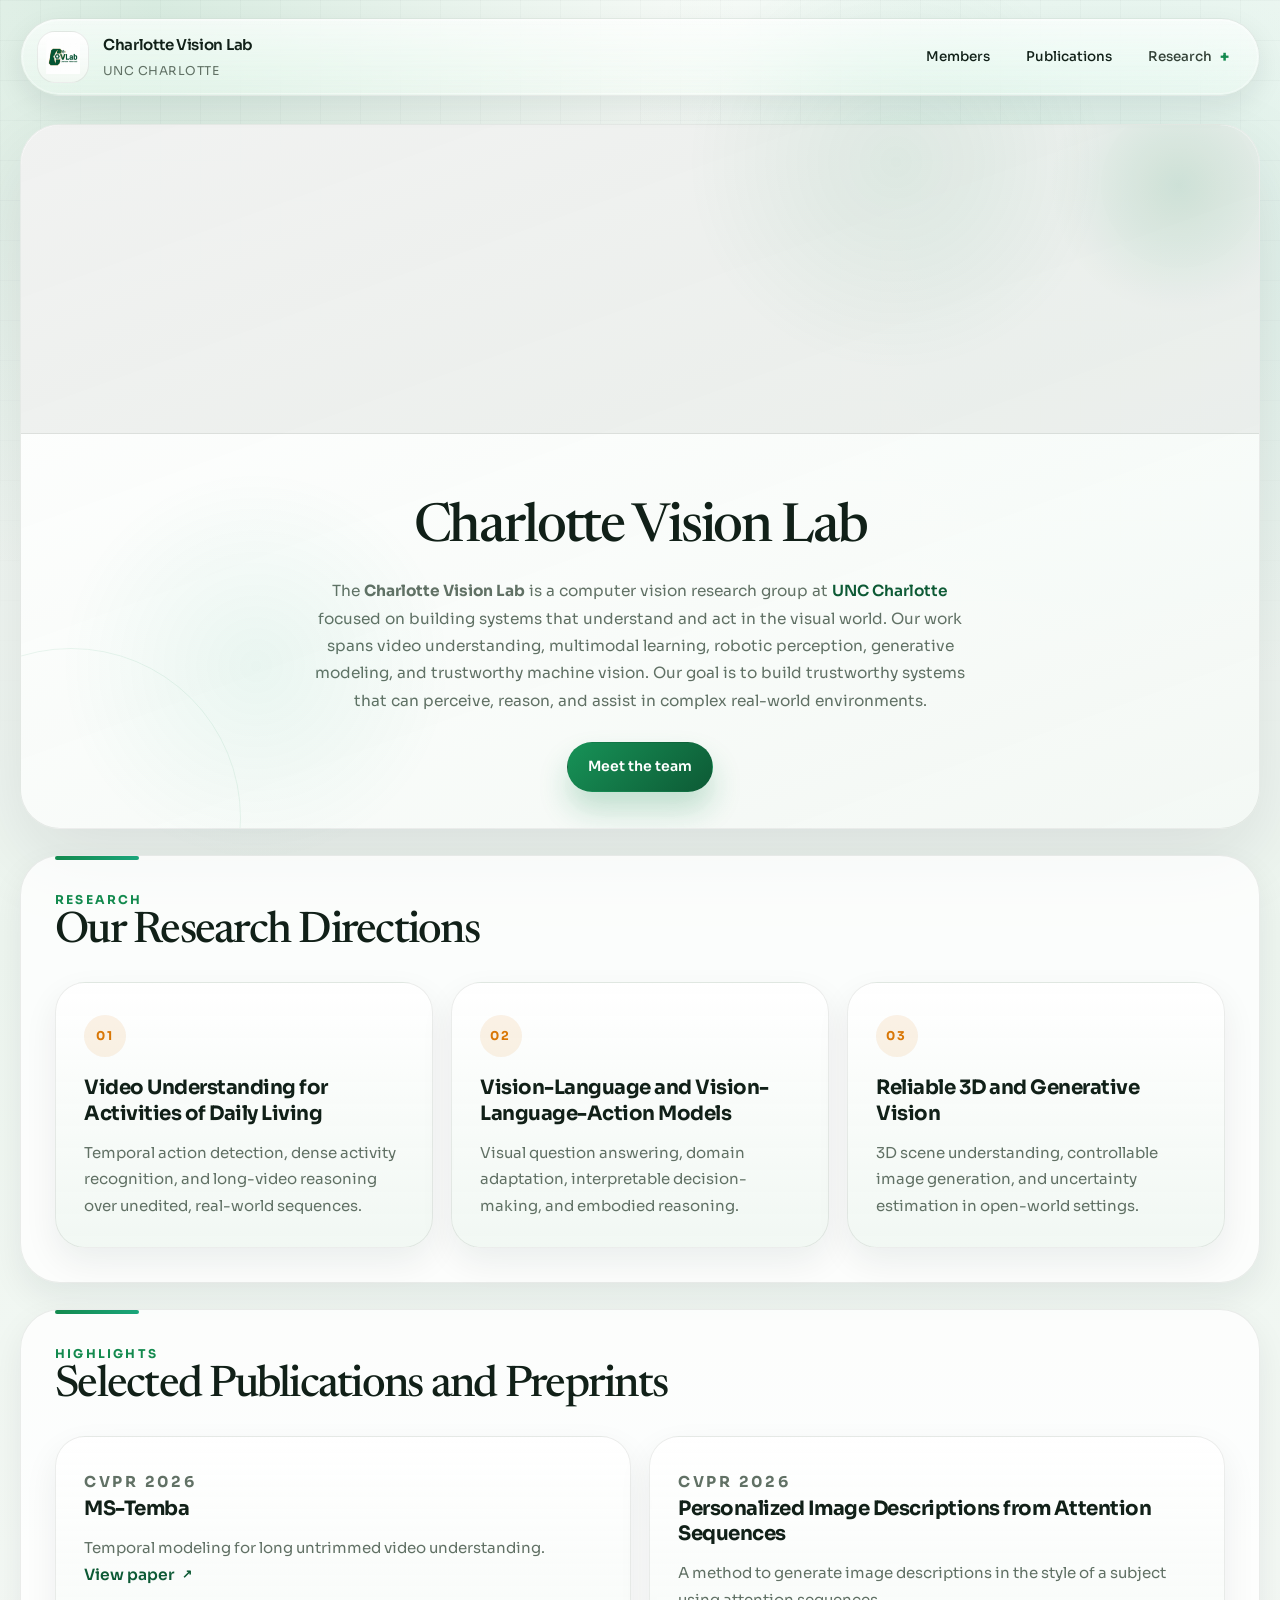
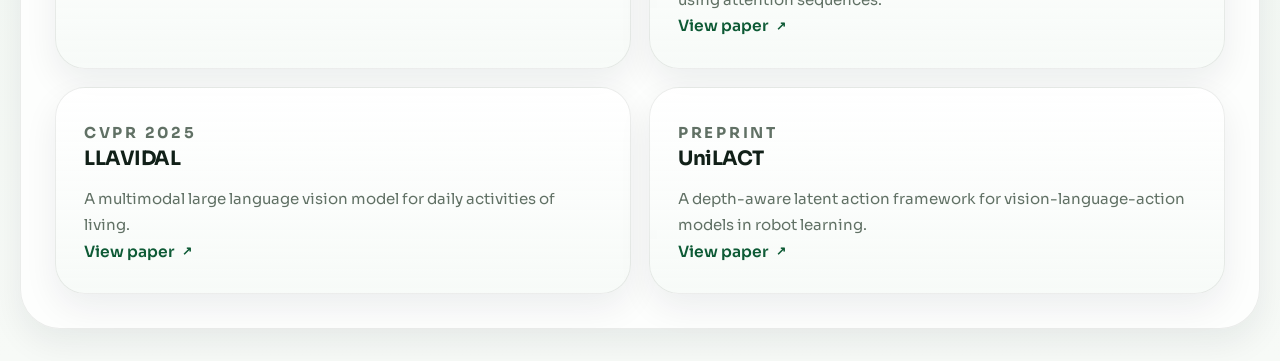
==== commit f9413f2b: "update" ====
--- a/index.html
+++ b/index.html
@@ -55,10 +55,14 @@
               <span class="data-pill">Embodied AI</span>
             </div> -->
           </div>
-          <h1>We're The Charlotte Vision Lab</h1>
+          <h1>Charlotte Vision Lab</h1>
           <p class="lead">
-            The <b>Charlotte Vision Lab</b> is a computer vision research group at <a href="https://www.charlotte.edu">UNC Charlotte</a> focused on building systems that understand and act in the visual world.
-            Our work spans video understanding, multimodal learning, robotic perception, generative modeling, and trustworthy machine vision. Our goal is to build trustworthy systems that can perceive, reason, and assist in complex real-world environments.
+            The <b>Charlotte Vision Lab</b> is a computer vision research group at <a
+              href="https://www.charlotte.edu">UNC Charlotte</a> focused on building systems that understand and act in
+            the visual world.
+            Our work spans video understanding, multimodal learning, robotic perception, generative modeling, and
+            trustworthy machine vision. Our goal is to build trustworthy systems that can perceive, reason, and assist
+            in complex real-world environments.
           </p>
           <div class="hero-actions">
             <a class="button button-primary" href="./members.html">Meet the team</a>
@@ -94,7 +98,8 @@
             <span class="research-index">01</span>
             <h3>Video Understanding for Activities of Daily Living</h3>
             <p>
-              Temporal action detection, dense activity recognition, and long-video reasoning over unedited, real-world sequences.
+              Temporal action detection, dense activity recognition, and long-video reasoning over unedited, real-world
+              sequences.
             </p>
           </article>
 
--- a/styles.css
+++ b/styles.css
@@ -513,8 +513,7 @@
 
 .data-pill,
 .publication-chip,
-.inline-list li,
-.person-tags span {
+.inline-list li {
   display: inline-flex;
   align-items: center;
   min-height: 34px;
@@ -815,6 +814,46 @@
   grid-template-columns: repeat(3, minmax(0, 1fr));
 }
 
+.students-list {
+  display: grid;
+  grid-template-columns: repeat(3, minmax(0, 1fr));
+  gap: 28px 22px;
+}
+
+.students-list article {
+  display: flex;
+  flex-direction: column;
+  align-items: center;
+  gap: 5px;
+  width: 70%;
+}
+
+.student-avatar {
+  width: 170px;
+  height: 170px;
+  flex-basis: 170px;
+  border-radius: 24px;
+}
+
+.student-name {
+  margin: 6px 0 0;
+  font-size: 1.3rem;
+  line-height: 1.35;
+  text-align: center;
+}
+
+.student-role {
+  margin: 2px 0 0;
+  font-size: 1rem;
+  font-weight: 600;
+  color: var(--muted-ink);
+  text-align: center;
+}
+
+.students-list .person-tags {
+  text-align: center;
+}
+
 .work-grid,
 .sources-grid,
 .publication-year-grid {
@@ -888,10 +927,18 @@
   letter-spacing: 0.06em;
 }
 
+.students-list .student-avatar {
+  flex: 0 0 170px;
+  width: 170px;
+  height: 170px;
+  flex-basis: 170px;
+  border-radius: 24px;
+}
+
 .avatar-faculty {
-  width: 98px;
-  height: 98px;
-  flex-basis: 98px;
+  width: 120px;
+  height: 120px;
+  flex-basis: 120px;
 }
 
 .feature-card h3,
@@ -913,6 +960,19 @@
   margin: 18px 0 0;
   padding: 0;
   list-style: none;
+}
+
+.person-tags {
+  display: block;
+  margin-top: 12px;
+  padding: 0;
+  list-style: none;
+  font-size: 0.86rem;
+  color: var(--muted-strong);
+  width: 100%;
+  white-space: normal;
+  overflow-wrap: anywhere;
+  word-break: break-word;
 }
 
 .source-links {
@@ -1529,9 +1589,9 @@
   }
 
   .avatar-faculty {
-    width: 88px;
-    height: 88px;
-    flex-basis: 88px;
+    width: 108px;
+    height: 108px;
+    flex-basis: 108px;
   }
 
   .hero h1,
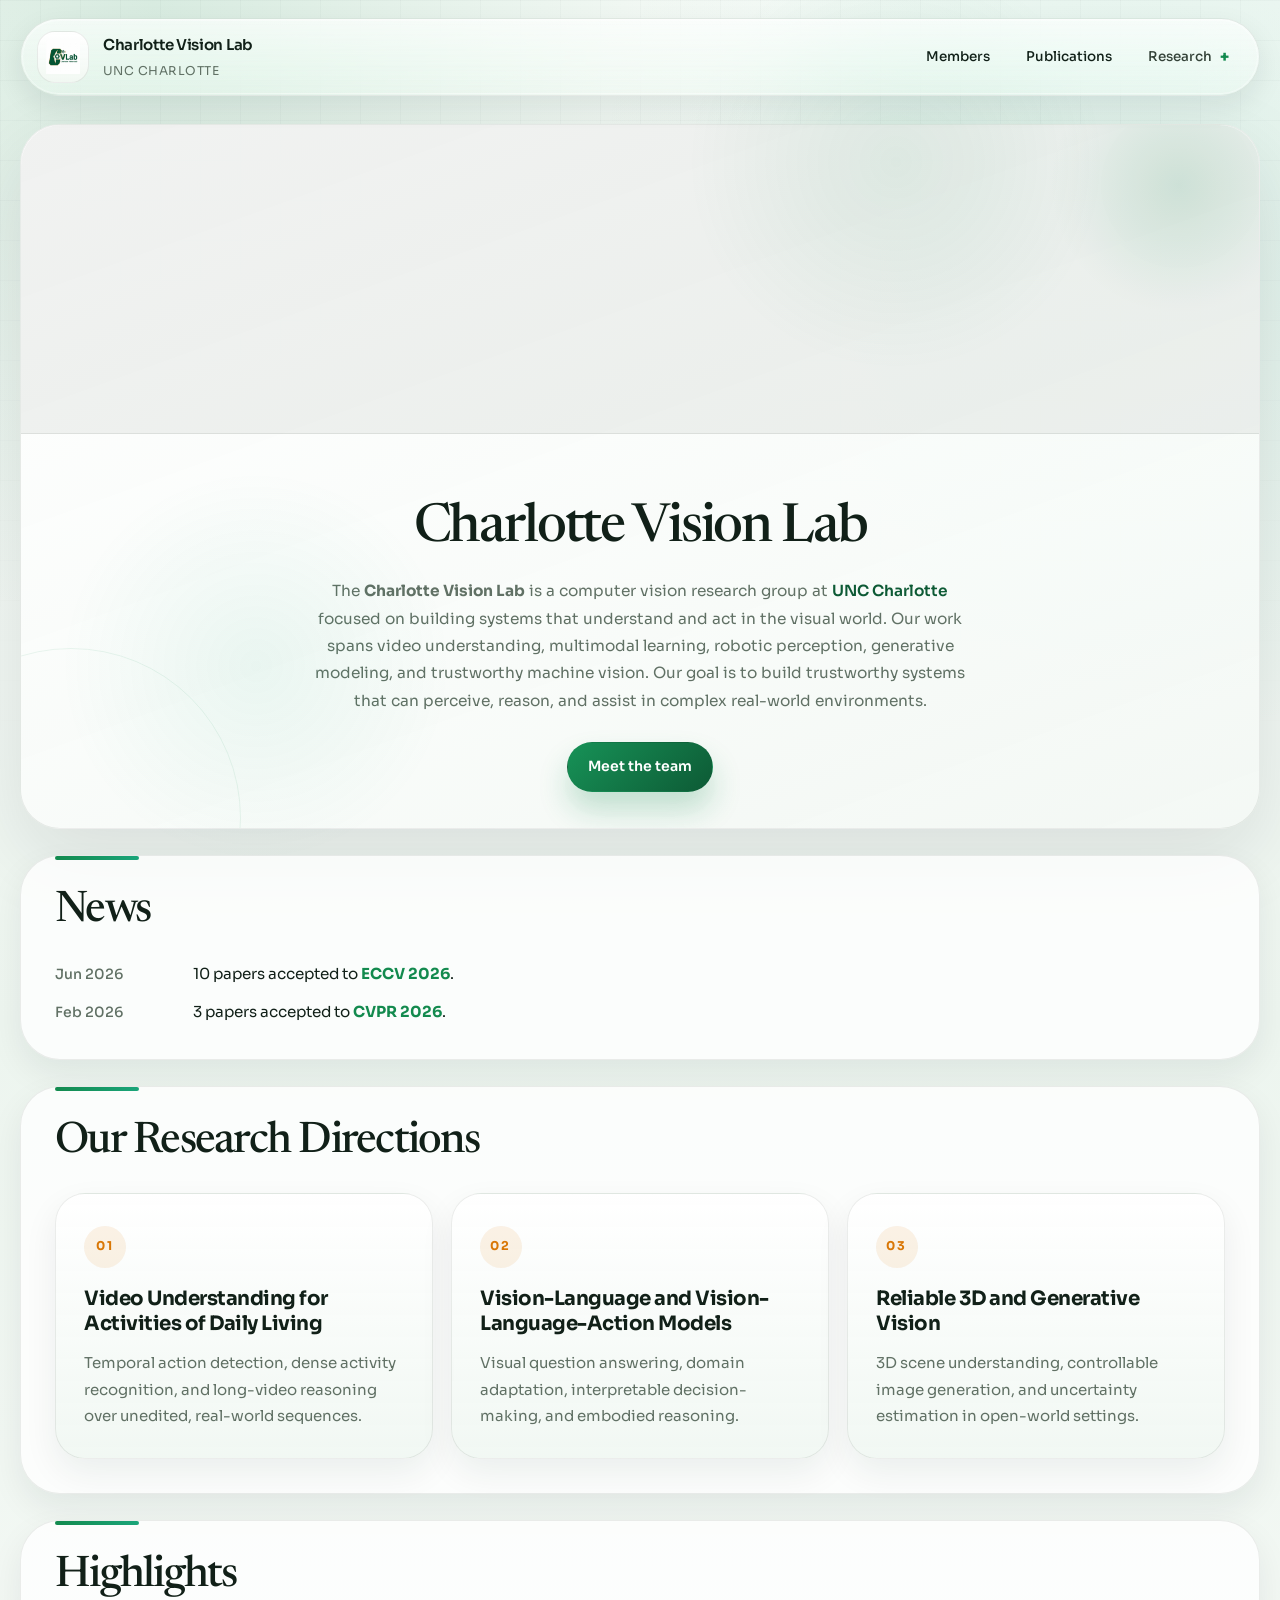
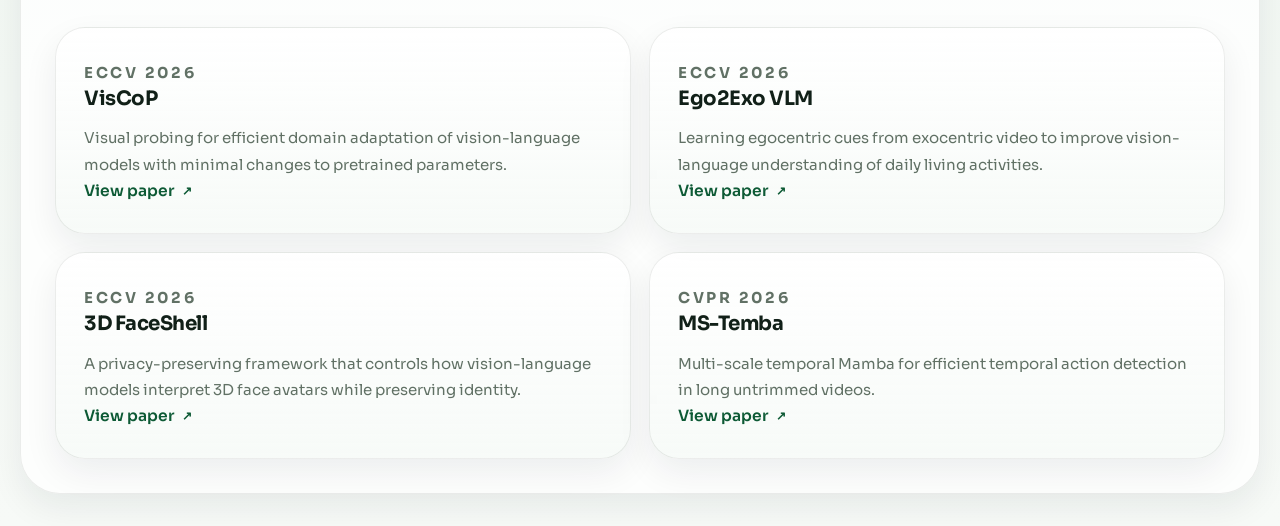
==== commit db2f27e4: "Update News and Added Publications" ====
--- a/index.html
+++ b/index.html
@@ -28,7 +28,6 @@
         </span>
       </a>
       <nav class="site-nav" aria-label="Primary">
-        <!-- <a href="#news">News</a> -->
         <a href="./members.html">Members</a>
         <a href="./papers.html">Publications</a>
         <details class="nav-dropdown">
@@ -85,10 +84,18 @@
         </div>
       </section>
 
+      <section class="section" id="news">
+        <div class="section-heading">
+          <div>
+            <h2>News</h2>
+          </div>
+        </div>
+        <ol class="news-feed" id="news-list" aria-label="Lab news"></ol>
+      </section>
+
       <section class="section" id="research">
         <div class="section-heading">
           <div>
-            <p class="eyebrow">Research</p>
             <h2>Our Research Directions</h2>
           </div>
         </div>
@@ -125,55 +132,54 @@
       <section class="section" id="highlights">
         <div class="section-heading">
           <div>
-            <p class="eyebrow">Highlights</p>
-            <h2>Selected Publications and Preprints</h2>
+            <h2>Highlights</h2>
           </div>
         </div>
         <div class="work-grid">
           <article class="work-card">
-            <p class="feature-kicker">CVPR 2026</p>
-            <h3>MS-Temba</h3>
+            <p class="feature-kicker">ECCV 2026</p>
+            <h3>VisCoP</h3>
             <p>
-              Temporal modeling for long untrimmed video understanding.
+              Visual probing for efficient domain adaptation of vision-language
+              models with minimal changes to pretrained parameters.
             </p>
-            <a class="text-link" href="https://arxiv.org/abs/2501.06138">
+            <a class="text-link" href="https://arxiv.org/abs/2510.13808">
+              View paper
+            </a>
+          </article>
+
+          <article class="work-card">
+            <p class="feature-kicker">ECCV 2026</p>
+            <h3>Ego2Exo VLM</h3>
+            <p>
+              Learning egocentric cues from exocentric video to improve
+              vision-language understanding of daily living activities.
+            </p>
+            <a class="text-link" href="https://arxiv.org/abs/2501.05711">
+              View paper
+            </a>
+          </article>
+
+          <article class="work-card">
+            <p class="feature-kicker">ECCV 2026</p>
+            <h3>3D FaceShell</h3>
+            <p>
+              A privacy-preserving framework that controls how vision-language
+              models interpret 3D face avatars while preserving identity.
+            </p>
+            <a class="text-link" href="https://arxiv.org/abs/2607.16280">
               View paper
             </a>
           </article>
 
           <article class="work-card">
             <p class="feature-kicker">CVPR 2026</p>
-            <h3>Personalized Image Descriptions from Attention Sequences</h3>
+            <h3>MS-Temba</h3>
             <p>
-              A method to generate image descriptions in the style of a
-              subject using attention sequences.
+              Multi-scale temporal Mamba for efficient temporal action detection
+              in long untrimmed videos.
             </p>
-            <a class="text-link" href="https://arxiv.org/pdf/2512.06662">
-              View paper
-            </a>
-          </article>
-
-          <article class="work-card">
-            <p class="feature-kicker">CVPR 2025</p>
-            <h3>LLAVIDAL</h3>
-            <p>
-              A multimodal large language vision model for daily activities of
-              living.
-            </p>
-            <a class="text-link"
-              href="https://openaccess.thecvf.com/content/CVPR2025/html/Reilly_LLAVIDAL_A_Large_LAnguage_VIsion_Model_for_Daily_Activities_of_CVPR_2025_paper.html">
-              View paper
-            </a>
-          </article>
-
-          <article class="work-card">
-            <p class="feature-kicker">Preprint</p>
-            <h3>UniLACT</h3>
-            <p>
-              A depth-aware latent action framework for vision-language-action
-              models in robot learning.
-            </p>
-            <a class="text-link" href="https://huggingface.co/papers/2602.20231">
+            <a class="text-link" href="https://arxiv.org/abs/2501.06138">
               View paper
             </a>
           </article>
--- a/styles.css
+++ b/styles.css
@@ -860,6 +860,61 @@
   grid-template-columns: repeat(2, minmax(0, 1fr));
 }
 
+.news-feed {
+  list-style: none;
+  margin: 0;
+  padding: 0;
+  display: grid;
+  gap: 14px;
+}
+
+.news-item {
+  display: grid;
+  grid-template-columns: 7.5rem minmax(0, 1fr);
+  gap: 12px 18px;
+  align-items: baseline;
+}
+
+.news-date {
+  margin: 0;
+  color: var(--muted);
+  font-size: 0.88rem;
+  font-weight: 500;
+  white-space: nowrap;
+}
+
+.news-text {
+  margin: 0;
+  color: var(--ink);
+  font-size: 0.95rem;
+  line-height: 1.55;
+}
+
+.news-conf {
+  color: var(--accent);
+  font-weight: 700;
+}
+
+.news-text a {
+  color: inherit;
+  font-weight: inherit;
+  text-decoration: none;
+}
+
+.news-text a:hover {
+  color: var(--accent-deep);
+}
+
+.news-text a:hover .news-conf {
+  color: var(--accent-deep);
+}
+
+.news-status {
+  grid-template-columns: 1fr;
+  color: var(--muted);
+  font-size: 0.94rem;
+}
+
 .feature-card,
 .faculty-card,
 .research-card,
@@ -1279,6 +1334,15 @@
   padding: 24px;
 }
 
+/* Papers page: remove outer list container card/border */
+#papers .publication-year {
+  border: none;
+  border-radius: 0;
+  background: transparent;
+  box-shadow: none;
+  padding: 0;
+}
+
 .publication-year-head {
   display: flex;
   align-items: baseline;
@@ -1317,6 +1381,27 @@
   border-radius: 24px;
   background: rgba(255, 255, 255, 0.88);
   box-shadow: var(--shadow-sm);
+}
+
+.publication-entry-has-thumb {
+  display: grid;
+  grid-template-columns: 148px minmax(0, 1fr);
+  gap: 16px;
+  align-items: start;
+}
+
+.publication-thumb img,
+.publication-thumb video {
+  display: block;
+  width: 100%;
+  height: auto;
+  border-radius: 14px;
+  border: 1px solid var(--line);
+  object-fit: cover;
+}
+
+.publication-entry-body {
+  min-width: 0;
 }
 
 .publication-entry h5 {
@@ -1418,6 +1503,7 @@
 .publication-year,
 .publication-column,
 .publication-entry,
+.news-item,
 .source-links a,
 .sources-grid a {
   transition:
@@ -1539,6 +1625,11 @@
   .work-grid,
   .sources-grid,
   .publication-year-grid,
+  .news-item {
+    grid-template-columns: 1fr;
+    gap: 4px;
+  }
+
   .flow-leaves,
   .cta-band {
     grid-template-columns: 1fr;
@@ -1579,6 +1670,10 @@
 
   .profile-head {
     align-items: flex-start;
+  }
+
+  .publication-entry-has-thumb {
+    grid-template-columns: 1fr;
   }
 
   .avatar-circle {
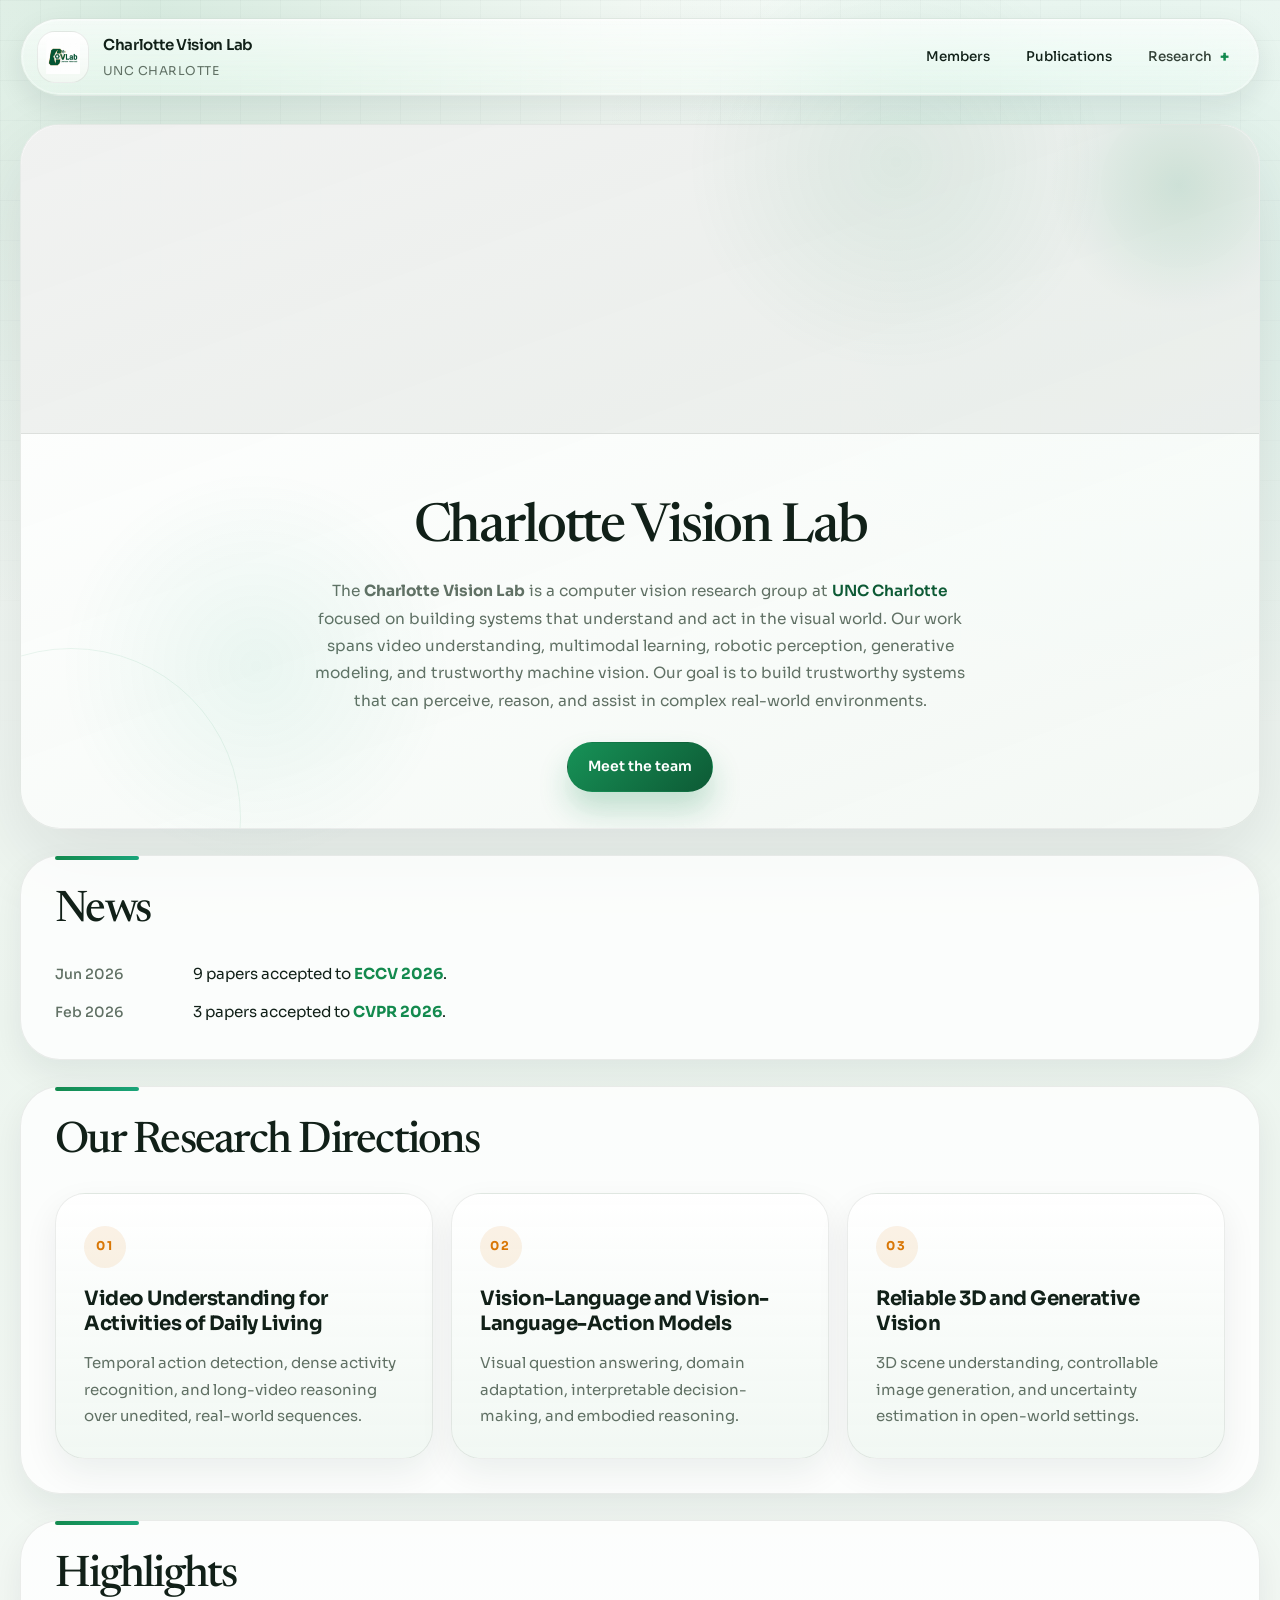
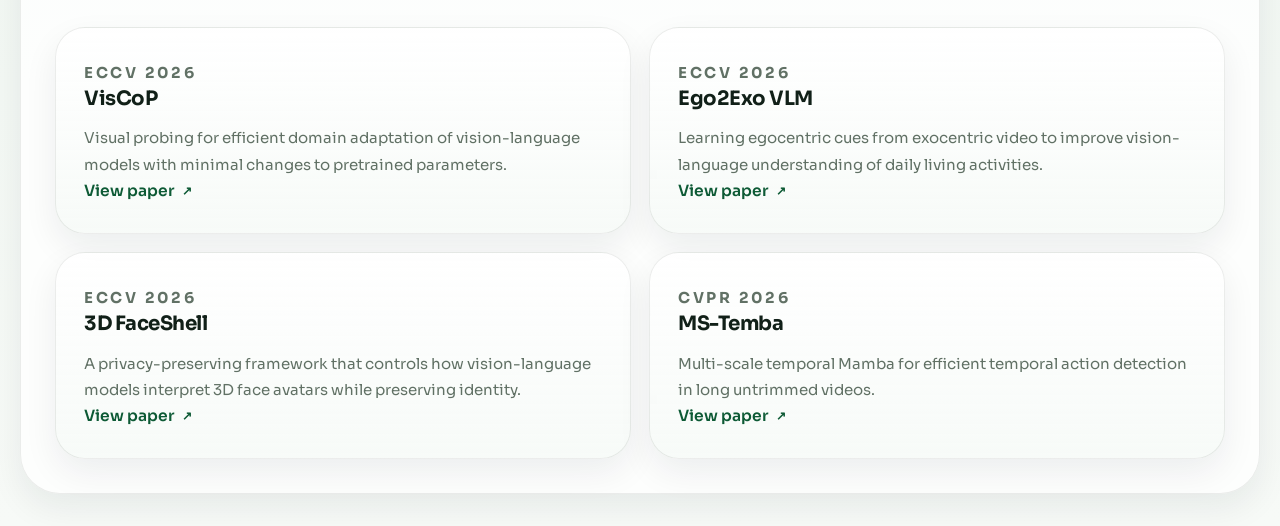
==== commit c0623603: "Add cache busting for static assets" ====
--- a/index.html
+++ b/index.html
@@ -12,7 +12,7 @@
   <link
     href="https://fonts.googleapis.com/css2?family=Newsreader:opsz,wght@6..72,400;6..72,500&family=Sora:wght@400;500;600;700;800&display=swap"
     rel="stylesheet" />
-  <link rel="stylesheet" href="./styles.css" />
+  <link rel="stylesheet" href="./styles.css?v=6036216" />
 </head>
 
 <body>
@@ -188,7 +188,7 @@
     </main>
   </div>
 
-  <script src="./script.js"></script>
+  <script src="./script.js?v=6036216"></script>
 </body>
 
 </html>
--- a/styles.css
+++ b/styles.css
@@ -1404,6 +1404,20 @@
   min-width: 0;
 }
 
+.publication-author-lab {
+  color: var(--accent-deep);
+  font-weight: 600;
+  text-decoration: underline;
+  text-decoration-color: rgba(var(--accent-rgb), 0.38);
+  text-underline-offset: 0.14em;
+}
+
+.publication-venue-inline {
+  color: var(--muted);
+  font-weight: 500;
+  white-space: nowrap;
+}
+
 .publication-entry h5 {
   margin: 0 0 10px;
   font-size: 0.96rem;
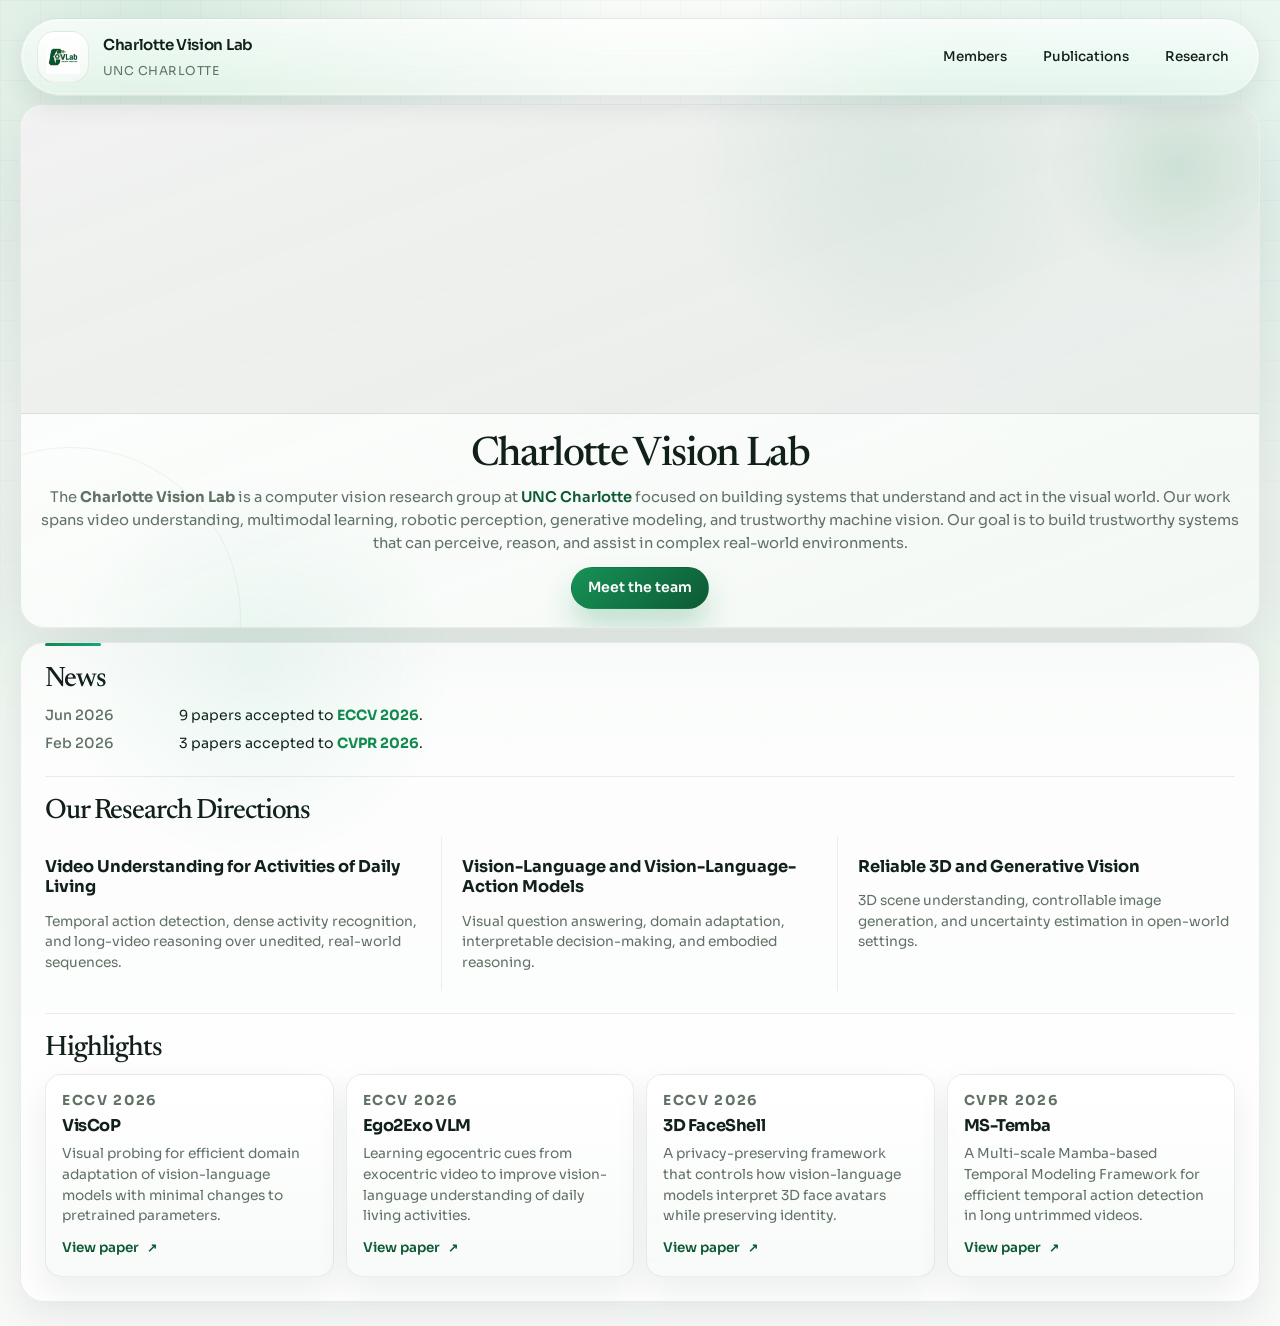
==== commit f3c37327: "update" ====
--- a/index.html
+++ b/index.html
@@ -12,10 +12,10 @@
   <link
     href="https://fonts.googleapis.com/css2?family=Newsreader:opsz,wght@6..72,400;6..72,500&family=Sora:wght@400;500;600;700;800&display=swap"
     rel="stylesheet" />
-  <link rel="stylesheet" href="./styles.css?v=6036216" />
+  <link rel="stylesheet" href="./styles.css?v=6036223" />
 </head>
 
-<body>
+<body class="page-home">
   <div class="page-shell">
     <header class="site-header">
       <a class="brand" href="#top" aria-label="Charlotte Vision Lab home">
@@ -30,13 +30,7 @@
       <nav class="site-nav" aria-label="Primary">
         <a href="./members.html">Members</a>
         <a href="./papers.html">Publications</a>
-        <details class="nav-dropdown">
-          <summary>Research</summary>
-          <div class="nav-dropdown-menu" role="menu" aria-label="Research links">
-            <a href="#research">Directions</a>
-            <a href="#highlights">Highlights</a>
-          </div>
-        </details>
+        <a href="#research">Research</a>
       </nav>
     </header>
 
@@ -46,14 +40,6 @@
           <video class="hero-video-media" src="./videos/viscop.mp4" autoplay muted loop playsinline></video>
         </div>
         <div class="hero-copy">
-          <div class="hero-head">
-            <!-- <p class="eyebrow">Computer Vision at UNC Charlotte</p> -->
-            <!-- <div class="hero-badges" aria-label="Research focus areas">
-              <span class="data-pill">Reliable Perception</span>
-              <span class="data-pill">Vision-Language Systems</span>
-              <span class="data-pill">Embodied AI</span>
-            </div> -->
-          </div>
           <h1>Charlotte Vision Lab</h1>
           <p class="lead">
             The <b>Charlotte Vision Lab</b> is a computer vision research group at <a
@@ -65,130 +51,127 @@
           </p>
           <div class="hero-actions">
             <a class="button button-primary" href="./members.html">Meet the team</a>
-            <!-- <a class="button button-secondary" href="#research">Explore research</a> -->
           </div>
-          <!-- <div class="hero-metrics" aria-label="Lab snapshot metrics">
-            <article class="metric-card">
-              <span class="metric-value">2</span>
-              <span class="metric-label">Faculty Leads</span>
-            </article>
-            <article class="metric-card">
-              <span class="metric-value">6</span>
-              <span class="metric-label">Current Students</span>
-            </article>
-            <article class="metric-card">
-              <span class="metric-value">3</span>
-              <span class="metric-label">Core Research Tracks</span>
-            </article>
-          </div> -->
         </div>
       </section>
 
-      <section class="section" id="news">
-        <div class="section-heading">
-          <div>
-            <h2>News</h2>
+      <section class="section home-panel">
+        <div class="home-block" id="news">
+          <div class="section-heading">
+            <div>
+              <h2>News</h2>
+            </div>
+          </div>
+          <ol class="news-feed" id="news-list" aria-label="Lab news">
+            <li class="news-item">
+              <time class="news-date" datetime="2026-06">Jun 2026</time>
+              <p class="news-text">
+                <a href="./papers.html">9 papers accepted to <strong class="news-conf">ECCV 2026</strong>.</a>
+              </p>
+            </li>
+            <li class="news-item">
+              <time class="news-date" datetime="2026-02">Feb 2026</time>
+              <p class="news-text">
+                <a href="./papers.html">3 papers accepted to <strong class="news-conf">CVPR 2026</strong>.</a>
+              </p>
+            </li>
+          </ol>
+        </div>
+
+        <div class="home-block" id="research">
+          <div class="section-heading">
+            <div>
+              <h2>Our Research Directions</h2>
+            </div>
+          </div>
+          <div class="research-grid research-grid-plain">
+            <article class="research-item">
+              <h3>Video Understanding for Activities of Daily Living</h3>
+              <p>
+                Temporal action detection, dense activity recognition, and long-video reasoning over unedited,
+                real-world
+                sequences.
+              </p>
+            </article>
+
+            <article class="research-item">
+              <h3>Vision-Language and Vision-Language-Action Models</h3>
+              <p>
+                Visual question answering, domain adaptation, interpretable decision-making, and embodied reasoning.
+              </p>
+            </article>
+
+            <article class="research-item">
+              <h3>Reliable 3D and Generative Vision</h3>
+              <p>
+                3D scene understanding, controllable image generation, and uncertainty estimation in open-world
+                settings.
+              </p>
+            </article>
           </div>
         </div>
-        <ol class="news-feed" id="news-list" aria-label="Lab news"></ol>
-      </section>
 
-      <section class="section" id="research">
-        <div class="section-heading">
-          <div>
-            <h2>Our Research Directions</h2>
+        <div class="home-block" id="highlights">
+          <div class="section-heading">
+            <div>
+              <h2>Highlights</h2>
+            </div>
           </div>
-        </div>
-        <div class="research-grid">
+          <div class="work-grid">
+            <article class="work-card">
+              <p class="feature-kicker">ECCV 2026</p>
+              <h3>VisCoP</h3>
+              <p>
+                Visual probing for efficient domain adaptation of vision-language
+                models with minimal changes to pretrained parameters.
+              </p>
+              <a class="text-link" href="https://arxiv.org/abs/2510.13808">
+                View paper
+              </a>
+            </article>
 
-          <article class="research-card">
-            <span class="research-index">01</span>
-            <h3>Video Understanding for Activities of Daily Living</h3>
-            <p>
-              Temporal action detection, dense activity recognition, and long-video reasoning over unedited, real-world
-              sequences.
-            </p>
-          </article>
+            <article class="work-card">
+              <p class="feature-kicker">ECCV 2026</p>
+              <h3>Ego2Exo VLM</h3>
+              <p>
+                Learning egocentric cues from exocentric video to improve
+                vision-language understanding of daily living activities.
+              </p>
+              <a class="text-link" href="https://arxiv.org/abs/2501.05711">
+                View paper
+              </a>
+            </article>
 
-          <article class="research-card">
-            <span class="research-index">02</span>
-            <h3>Vision-Language and Vision-Language-Action Models</h3>
-            <p>
-              Visual question answering, domain adaptation, interpretable decision-making, and embodied reasoning.
-            </p>
-          </article>
+            <article class="work-card">
+              <p class="feature-kicker">ECCV 2026</p>
+              <h3>3D FaceShell</h3>
+              <p>
+                A privacy-preserving framework that controls how vision-language
+                models interpret 3D face avatars while preserving identity.
+              </p>
+              <a class="text-link" href="https://arxiv.org/abs/2607.16280">
+                View paper
+              </a>
+            </article>
 
-          <article class="research-card">
-            <span class="research-index">03</span>
-            <h3>Reliable 3D and Generative Vision</h3>
-            <p>
-              3D scene understanding, controllable image generation, and uncertainty estimation in open-world settings.
-            </p>
-          </article>
-
-        </div>
-      </section>
-
-      <section class="section" id="highlights">
-        <div class="section-heading">
-          <div>
-            <h2>Highlights</h2>
+            <article class="work-card">
+              <p class="feature-kicker">CVPR 2026</p>
+              <h3>MS-Temba</h3>
+              <p>
+                A Multi-scale Mamba-based Temporal Modeling Framework for efficient temporal action detection
+                in long untrimmed videos.
+              </p>
+              <a class="text-link" href="https://arxiv.org/abs/2501.06138">
+                View paper
+              </a>
+            </article>
           </div>
-        </div>
-        <div class="work-grid">
-          <article class="work-card">
-            <p class="feature-kicker">ECCV 2026</p>
-            <h3>VisCoP</h3>
-            <p>
-              Visual probing for efficient domain adaptation of vision-language
-              models with minimal changes to pretrained parameters.
-            </p>
-            <a class="text-link" href="https://arxiv.org/abs/2510.13808">
-              View paper
-            </a>
-          </article>
-
-          <article class="work-card">
-            <p class="feature-kicker">ECCV 2026</p>
-            <h3>Ego2Exo VLM</h3>
-            <p>
-              Learning egocentric cues from exocentric video to improve
-              vision-language understanding of daily living activities.
-            </p>
-            <a class="text-link" href="https://arxiv.org/abs/2501.05711">
-              View paper
-            </a>
-          </article>
-
-          <article class="work-card">
-            <p class="feature-kicker">ECCV 2026</p>
-            <h3>3D FaceShell</h3>
-            <p>
-              A privacy-preserving framework that controls how vision-language
-              models interpret 3D face avatars while preserving identity.
-            </p>
-            <a class="text-link" href="https://arxiv.org/abs/2607.16280">
-              View paper
-            </a>
-          </article>
-
-          <article class="work-card">
-            <p class="feature-kicker">CVPR 2026</p>
-            <h3>MS-Temba</h3>
-            <p>
-              Multi-scale temporal Mamba for efficient temporal action detection
-              in long untrimmed videos.
-            </p>
-            <a class="text-link" href="https://arxiv.org/abs/2501.06138">
-              View paper
-            </a>
-          </article>
         </div>
       </section>
     </main>
   </div>
 
-  <script src="./script.js?v=6036216"></script>
+  <script src="./script.js?v=6036222"></script>
 </body>
 
 </html>
--- a/styles.css
+++ b/styles.css
@@ -1580,6 +1580,329 @@
   border: 0;
 }
 
+/* Home: denser layout, fewer stacked capsules */
+.page-home .page-shell {
+  margin: 12px auto 24px;
+}
+
+.page-home .hero {
+  margin-top: 14px;
+  padding: 16px 20px 18px;
+  gap: 10px;
+  border-radius: 24px;
+}
+
+.page-home .hero-video {
+  width: calc(100% + 40px);
+  margin: -16px -20px 12px;
+  border-radius: 24px 24px 0 0;
+}
+
+.page-home .hero h1 {
+  margin-top: 0;
+  max-width: none;
+  font-size: clamp(1.85rem, 3.4vw, 2.55rem);
+}
+
+.page-home .hero .lead {
+  max-width: none;
+  width: 100%;
+  margin-top: 10px;
+  font-size: 0.92rem;
+  line-height: 1.55;
+}
+
+.page-home .hero-actions {
+  margin-top: 12px;
+}
+
+.page-home .button {
+  min-height: 42px;
+  padding: 0 16px;
+}
+
+.page-home .home-panel {
+  margin-top: 14px;
+  padding: 22px 24px 24px;
+  border-radius: 24px;
+}
+
+/* Keep the main content panel visible even if reveal observers lag. */
+.page-home .home-panel.reveal-on-scroll,
+#papers.reveal-on-scroll,
+.publication-year.reveal-on-scroll,
+.publication-entry.reveal-on-scroll,
+.section.reveal-on-scroll {
+  opacity: 1;
+  transform: none;
+}
+
+.page-home .home-panel::before {
+  left: 24px;
+  width: 56px;
+  height: 3px;
+}
+
+.page-home .home-block+.home-block {
+  margin-top: 22px;
+  padding-top: 20px;
+  border-top: 1px solid var(--line);
+}
+
+.page-home .section-heading {
+  grid-template-columns: 1fr;
+  margin-bottom: 12px;
+}
+
+.page-home .section-heading h2 {
+  font-size: clamp(1.35rem, 2.2vw, 1.75rem);
+}
+
+.page-home .news-feed {
+  gap: 8px;
+}
+
+.page-home .news-item {
+  gap: 8px 14px;
+}
+
+.page-home .news-date,
+.page-home .news-text {
+  font-size: 0.88rem;
+  line-height: 1.45;
+}
+
+.page-home .research-grid,
+.page-home .work-grid {
+  gap: 12px;
+}
+
+.page-home .work-grid {
+  grid-template-columns: repeat(4, minmax(0, 1fr));
+}
+
+.page-home .research-grid-plain {
+  gap: 0;
+}
+
+.page-home .research-item {
+  margin: 0;
+  padding: 4px 20px 4px 0;
+  border: 0;
+  border-right: 1px solid var(--line);
+  background: transparent;
+  box-shadow: none;
+  border-radius: 0;
+}
+
+.page-home .research-item:last-child {
+  border-right: 0;
+  padding-right: 0;
+  padding-left: 20px;
+}
+
+.page-home .research-item:first-child {
+  padding-left: 0;
+}
+
+.page-home .research-item:not(:first-child):not(:last-child) {
+  padding-left: 20px;
+}
+
+.page-home .research-item:hover {
+  transform: none;
+  box-shadow: none;
+}
+
+.page-home .work-card {
+  padding: 16px;
+  border-radius: 16px;
+}
+
+.page-home .research-item h3,
+.page-home .work-card h3 {
+  margin-bottom: 8px;
+  font-size: 1.02rem;
+  line-height: 1.25;
+}
+
+.page-home .research-item p,
+.page-home .work-card p,
+.page-home .research-card p {
+  font-size: 0.86rem;
+  line-height: 1.5;
+}
+
+.page-home .research-item p {
+  color: var(--muted);
+}
+
+.page-home .feature-kicker {
+  margin-bottom: 4px;
+  font-size: 0.7rem;
+  letter-spacing: 0.12em;
+}
+
+.page-home .text-link {
+  margin-top: 10px;
+  font-size: 0.84rem;
+}
+
+/* Members: denser layout, fewer stacked capsules */
+.page-members .page-shell {
+  margin: 12px auto 24px;
+}
+
+.page-members .members-panel {
+  margin-top: 14px;
+  padding: 20px 22px 22px;
+  border-radius: 24px;
+}
+
+.page-members .members-panel::before {
+  left: 22px;
+  width: 56px;
+  height: 3px;
+}
+
+.page-members .members-block + .members-block {
+  margin-top: 20px;
+  padding-top: 18px;
+  border-top: 1px solid var(--line);
+}
+
+.page-members .section-heading {
+  grid-template-columns: 1fr;
+  margin-bottom: 12px;
+}
+
+.page-members .faculty-grid {
+  gap: 12px;
+}
+
+.page-members .faculty-card {
+  padding: 16px;
+  border-radius: 16px;
+}
+
+.page-members .faculty-card:hover {
+  transform: translateY(-2px);
+}
+
+.page-members .profile-head {
+  gap: 12px;
+  margin-bottom: 10px;
+}
+
+.page-members .avatar-faculty {
+  width: 72px;
+  height: 72px;
+  flex-basis: 72px;
+  border-radius: 18px;
+}
+
+.page-members .faculty-card h3 {
+  margin: 0;
+  font-size: 1.08rem;
+}
+
+.page-members .faculty-card p {
+  font-size: 0.86rem;
+  line-height: 1.5;
+}
+
+.page-members .inline-list {
+  gap: 6px;
+  margin-top: 10px;
+}
+
+.page-members .inline-list li {
+  min-height: 28px;
+  padding: 0 10px;
+  font-size: 0.72rem;
+}
+
+.page-members .focus-topics {
+  display: flex;
+  flex-wrap: wrap;
+  align-items: baseline;
+  column-gap: 0;
+  row-gap: 6px;
+  margin: 12px 0 0;
+  padding: 10px 0 0;
+  border-top: 1px solid var(--line);
+  list-style: none;
+}
+
+.page-members .focus-topics li {
+  display: inline-flex;
+  align-items: center;
+  min-height: 0;
+  margin: 0;
+  padding: 0;
+  border: 0;
+  border-radius: 0;
+  background: transparent;
+  box-shadow: none;
+  color: var(--accent-deep);
+  font-size: 0.76rem;
+  font-weight: 600;
+  letter-spacing: 0.01em;
+  line-height: 1.3;
+  white-space: nowrap;
+}
+
+.page-members .focus-topics li:not(:last-child)::after {
+  content: "·";
+  margin: 0 0.55em;
+  color: var(--muted);
+  font-weight: 700;
+}
+
+.page-members .source-links {
+  gap: 8px;
+  margin-top: 10px;
+}
+
+.page-members .source-links a {
+  min-height: 34px;
+  padding: 0 10px;
+  font-size: 0.8rem;
+}
+
+.page-members .students-list {
+  grid-template-columns: repeat(3, minmax(0, 1fr));
+  gap: 16px 14px;
+}
+
+.page-members .students-list article {
+  width: 100%;
+  gap: 2px;
+}
+
+.page-members .students-list .student-avatar,
+.page-members .student-avatar {
+  width: 112px;
+  height: 112px;
+  flex-basis: 112px;
+  border-radius: 18px;
+}
+
+.page-members .student-name {
+  margin-top: 4px;
+  font-size: 1.05rem;
+}
+
+.page-members .student-role {
+  font-size: 0.88rem;
+}
+
+.page-members .students-list .person-tags {
+  margin-top: 4px;
+  font-size: 0.78rem;
+  line-height: 1.4;
+}
+
 @media (max-width: 1120px) {
 
   .hero,
@@ -1599,6 +1922,14 @@
   .publication-year-grid {
     grid-template-columns: repeat(2, minmax(0, 1fr));
   }
+
+  .page-home .work-grid {
+    grid-template-columns: repeat(2, minmax(0, 1fr));
+  }
+
+  .page-members .students-list {
+    grid-template-columns: repeat(2, minmax(0, 1fr));
+  }
 }
 
 @media (max-width: 820px) {
@@ -1630,6 +1961,45 @@
     width: calc(100% + 48px);
     margin: -24px -24px 20px;
     border-radius: 32px 32px 0 0;
+  }
+
+  .page-home .hero,
+  .page-home .home-panel {
+    padding: 18px;
+    border-radius: 20px;
+  }
+
+  .page-home .hero-video {
+    width: calc(100% + 36px);
+    margin: -18px -18px 12px;
+    border-radius: 20px 20px 0 0;
+  }
+
+  .page-home .home-block+.home-block {
+    margin-top: 18px;
+    padding-top: 16px;
+  }
+
+  .page-members .members-panel {
+    padding: 16px;
+    border-radius: 20px;
+  }
+
+  .page-members .members-block + .members-block {
+    margin-top: 16px;
+    padding-top: 14px;
+  }
+
+  .page-members .students-list {
+    grid-template-columns: repeat(2, minmax(0, 1fr));
+    gap: 14px 10px;
+  }
+
+  .page-members .students-list .student-avatar,
+  .page-members .student-avatar {
+    width: 96px;
+    height: 96px;
+    flex-basis: 96px;
   }
 
   .hero-metrics,
@@ -1644,6 +2014,29 @@
     gap: 4px;
   }
 
+  .page-home .research-grid,
+  .page-home .work-grid {
+    gap: 10px;
+  }
+
+  .page-home .research-grid-plain {
+    gap: 14px;
+  }
+
+  .page-home .research-item,
+  .page-home .research-item:first-child,
+  .page-home .research-item:last-child,
+  .page-home .research-item:not(:first-child):not(:last-child) {
+    padding: 0 0 14px;
+    border-right: 0;
+    border-bottom: 1px solid var(--line);
+  }
+
+  .page-home .research-item:last-child {
+    padding-bottom: 0;
+    border-bottom: 0;
+  }
+
   .flow-leaves,
   .cta-band {
     grid-template-columns: 1fr;
